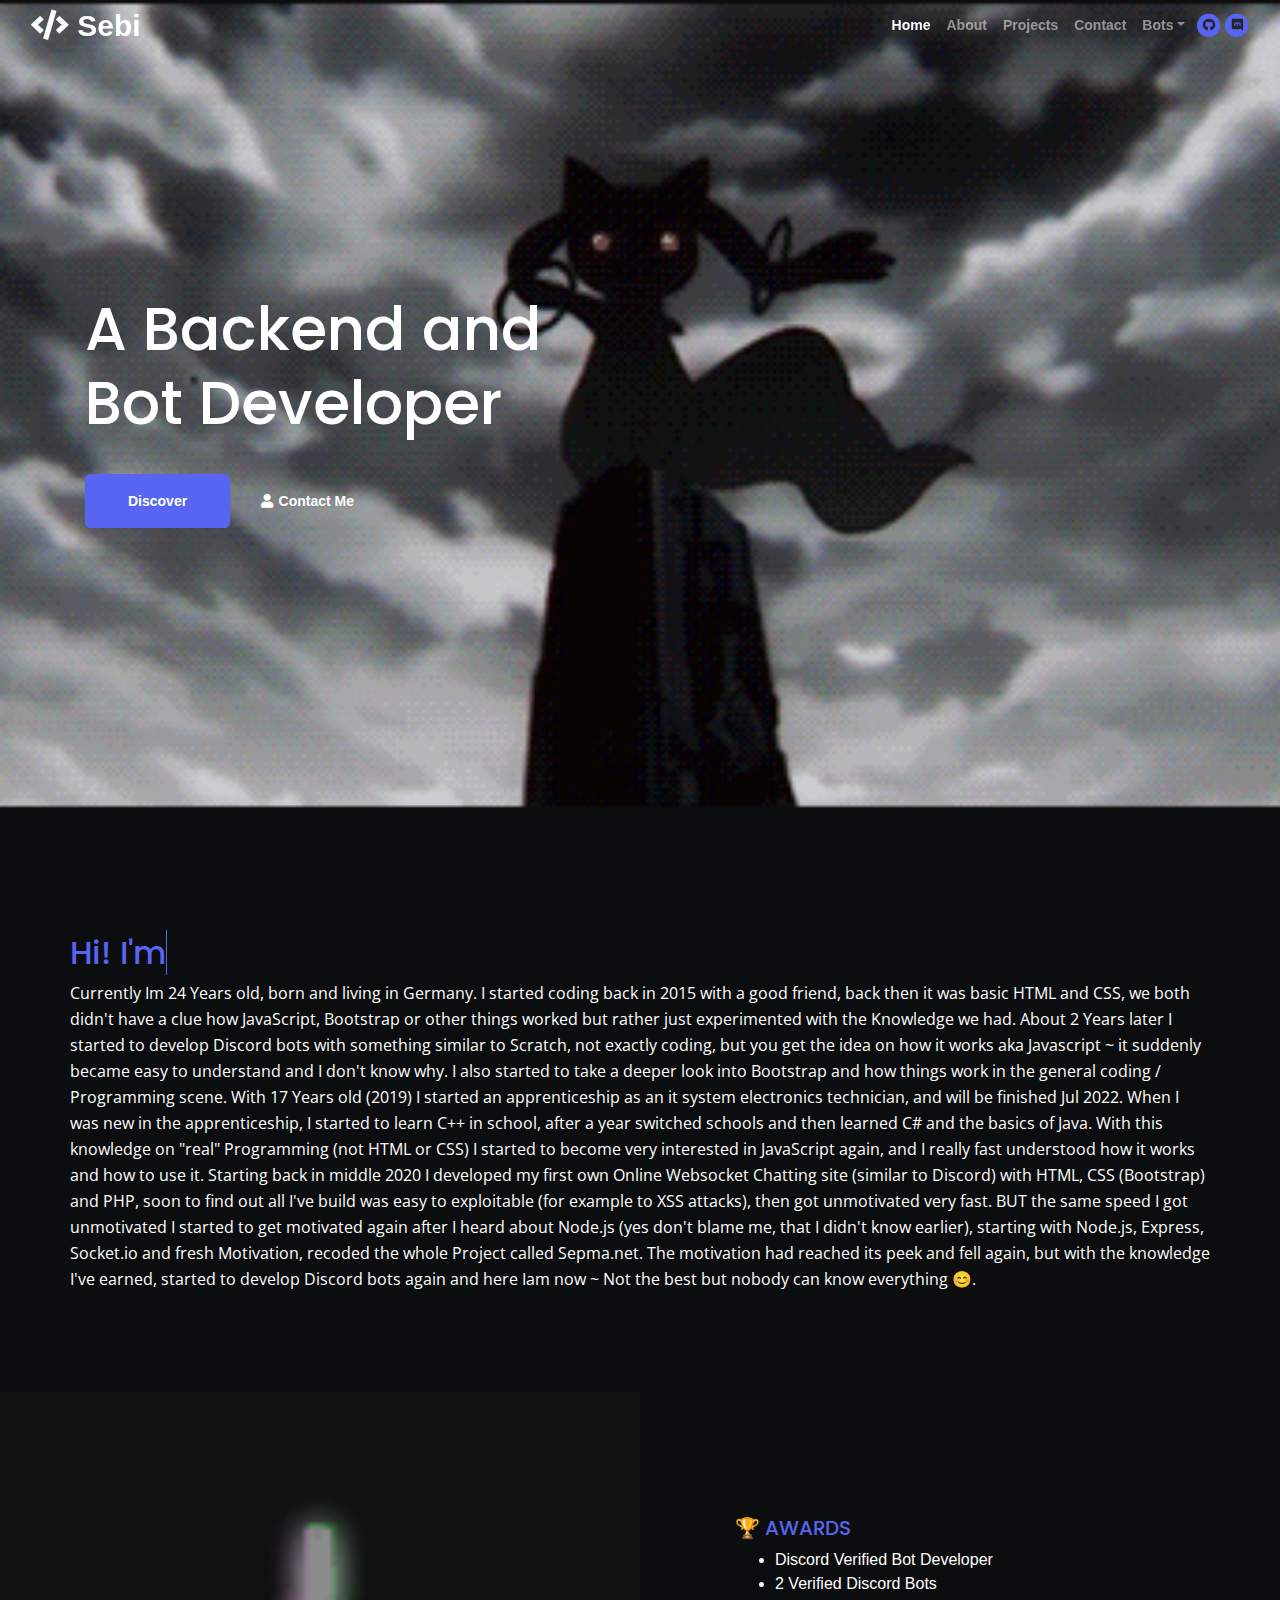
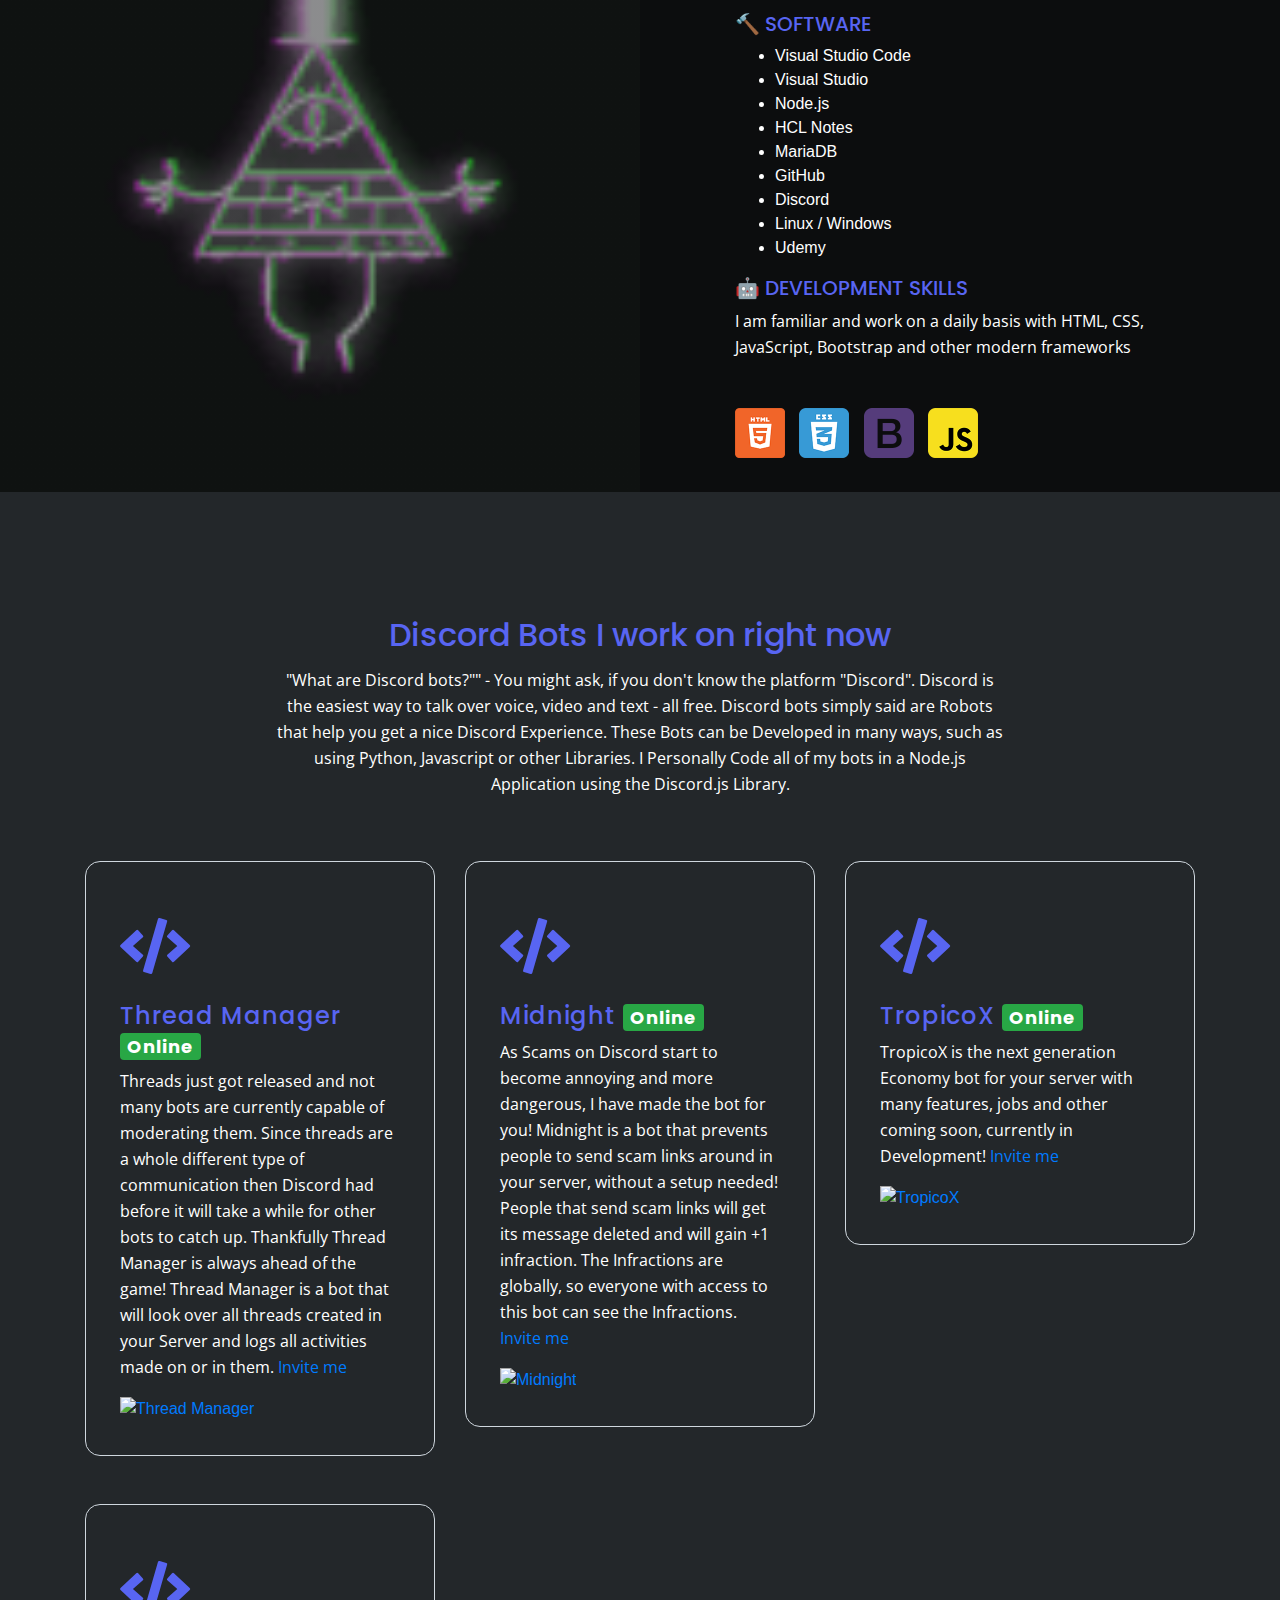
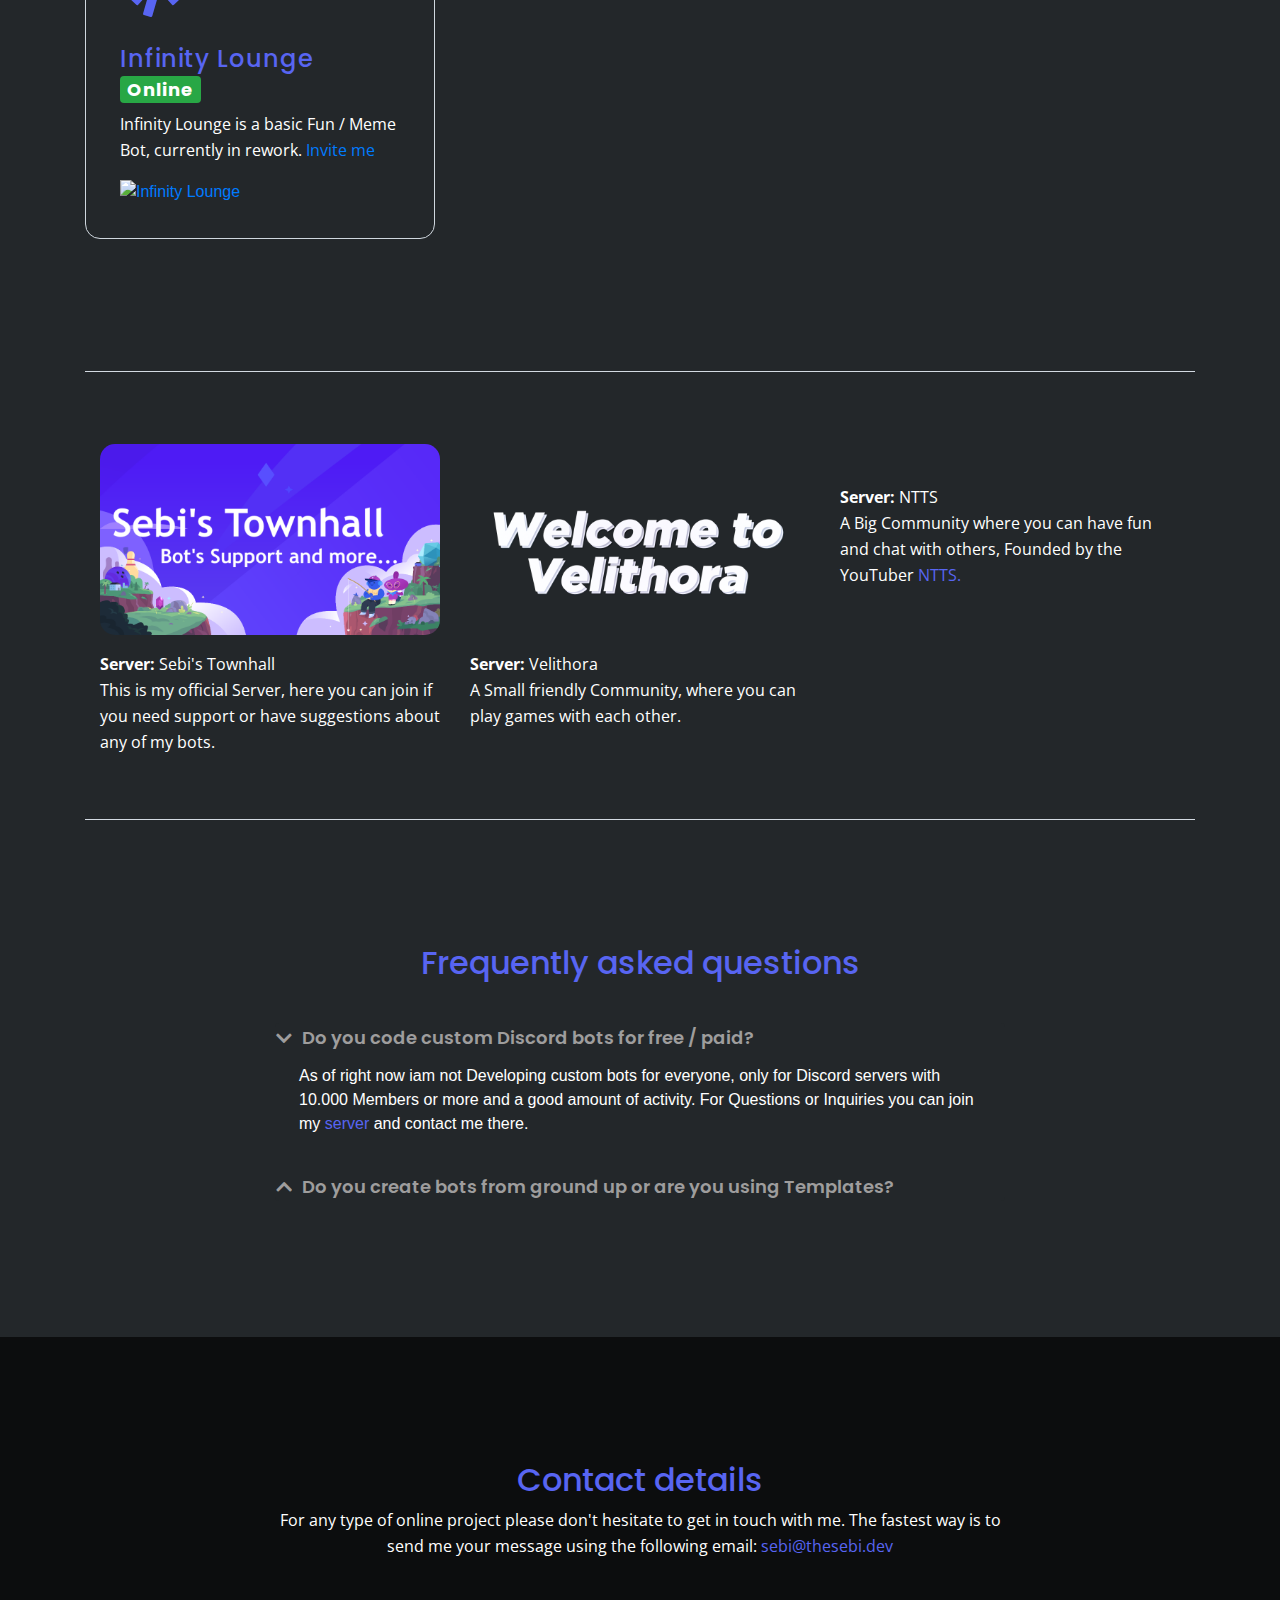
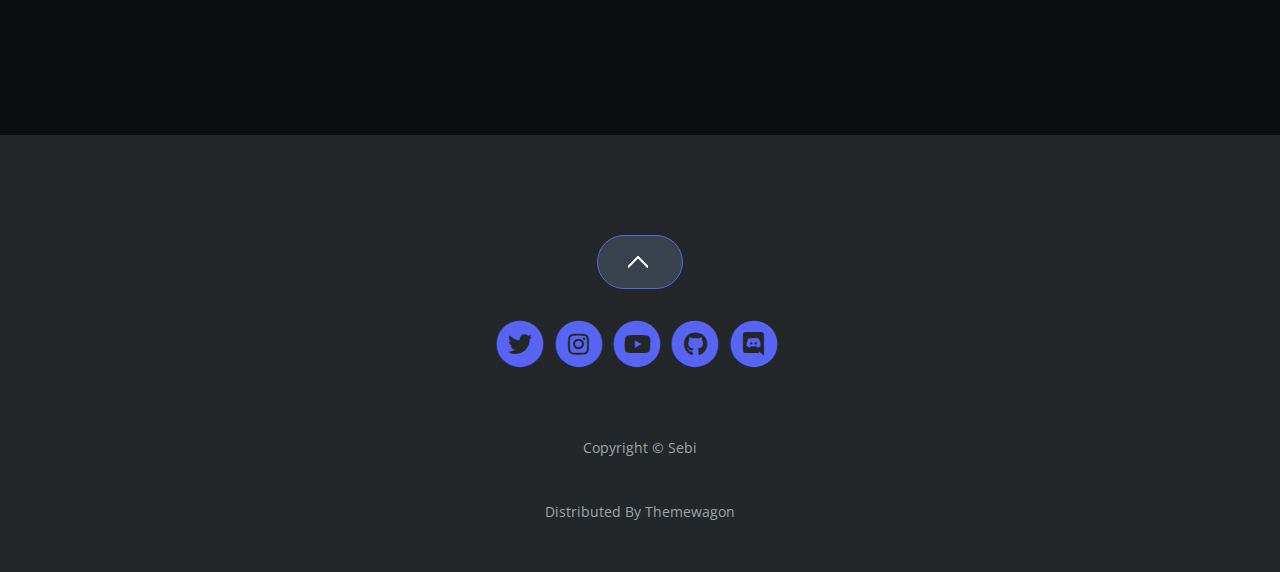
==== index.html @ e9ee237e "Update index.html" ====
<!DOCTYPE html>
<html lang="en">
<head>
    <meta charset="utf-8">
    <meta name="viewport" content="width=device-width, initial-scale=1, shrink-to-fit=no">
    
    <!-- SEO Meta Tags -->
    <meta name="description" content="The Website about backend Developer Sebi">
    <meta name="author" content="Sebi">

    <!-- OG Meta Tags to improve the way the post looks when you share the page on Facebook, Twitter, LinkedIn -->
	<meta property="og:site_name" content="Sebi" /> <!-- website name -->
	<meta property="og:site" content="https://thesebi.dev/" /> <!-- website link -->
	<meta property="og:title" content="Sebi"/> <!-- title shown in the actual shared post -->
	<meta property="og:description" content="The Website about backend Developer Sebi" /> <!-- description shown in the actual shared post -->
	<meta property="og:image" content="https://thesebi.dev/images/profile.jpg" /> <!-- image link, make sure it's jpg -->
	<meta property="og:url" content="https://thesebi.dev" /> <!-- where do you want your post to link to -->
	<meta name="twitter:card" content="https://thesebi.dev/images/header-background.gif"> <!-- to have large image post format in Twitter -->


    <!-- Webpage Title -->
    <title>Sebi</title>
    
    <!-- Links -->
    <link rel="preconnect" href="https://fonts.gstatic.com">
    <link href="https://fonts.googleapis.com/css2?family=Open+Sans:ital,wght@0,400;0,600;0,700;1,400&family=Poppins:wght@600&display=swap" rel="stylesheet">
    <link href="css/fontawesome-all.css" rel="stylesheet">
	<link href="css/styles.css" rel="stylesheet">
	
    <!-- Initialize Tooltips -->
    <script src="https://code.jquery.com/jquery-3.5.1.slim.min.js" integrity="sha384-DfXdz2htPH0lsSSs5nCTpuj/zy4C+OGpamoFVy38MVBnE+IbbVYUew+OrCXaRkfj" crossorigin="anonymous"></script>
    <script src="https://cdn.jsdelivr.net/npm/popper.js@1.16.1/dist/umd/popper.min.js" integrity="sha384-9/reFTGAW83EW2RDu2S0VKaIzap3H66lZH81PoYlFhbGU+6BZp6G7niu735Sk7lN" crossorigin="anonymous"></script>
    <link href="css/bootstrap.css" rel="stylesheet">
    <script>
        $(function () {
            $('[data-toggle="tooltip"]').tooltip()
        })
    </script>

	<!-- Favicon  -->
    <link rel="icon" href="images/favicon.png">
</head>
<body data-spy="scroll" data-target=".fixed-top" id="top">
    
    <!-- Navigation -->
    <nav class="navbar navbar-expand-lg fixed-top navbar-dark">
        <div class="container">
                        
            <a class="navbar-brand logo-text page-scroll" data-toggle="tooltip" data-placement="bottom" title="Don't Click Me!" href="https://www.youtube.com/watch?v=dQw4w9WgXcQ"><i class="fas fa-code"></i> Sebi</a>

            <button class="navbar-toggler p-0 border-0" type="button" data-toggle="offcanvas">
                <span class="navbar-toggler-icon"></span>
            </button>

            <div class="navbar-collapse offcanvas-collapse" id="navbarsExampleDefault">
                <ul class="navbar-nav ml-auto">
                    <li class="nav-item">
                        <a class="nav-link page-scroll" href="#header">Home <span class="sr-only">(current)</span></a>
                    </li>
                    <li class="nav-item">
                        <a class="nav-link page-scroll" href="#about">About</a>
                    </li>
                    <li class="nav-item">
                        <a class="nav-link page-scroll" href="#projects">Projects</a>
                    </li>
                    <li class="nav-item">
                        <a class="nav-link page-scroll" href="#contact">Contact</a>
                    </li>
                    <li class="nav-item dropdown">
                        <a class="nav-link dropdown-toggle" href="#" id="dropdown01" data-toggle="dropdown" aria-haspopup="true" aria-expanded="false">Bots</a>
                        <div class="dropdown-menu" aria-labelledby="dropdown01">
                            <a class="dropdown-item page-scroll" target="_blank" href="https://discord.com/oauth2/authorize?client_id=870368752326295582&permissions=122406962320&scope=bot%20applications.commands">Thread Manager <span class="badge badge-success">Online</span></a>
                            <div class="dropdown-divider"></div>
                            <a class="dropdown-item page-scroll" target="_blank" href="https://discord.com/oauth2/authorize?client_id=881217168023363584&permissions=19327428608&scope=bot%20applications.commands">Midnight <span class="badge badge-success">Online</span></a>
                            <div class="dropdown-divider"></div>
                            <a class="dropdown-item page-scroll" target="_blank" href="https://discord.com/oauth2/authorize?client_id=883382730400886935&permissions=2147780672&scope=bot%20applications.commands">TropicoX <span class="badge badge-success">Online</span></a>
                            <div class="dropdown-divider"></div>
                            <a class="dropdown-item page-scroll" target="_blank" href="https://discord.com/oauth2/authorize?client_id=692456221952966738&scope=bot&permissions=2146958591&scope=bot%20applications.commands">Infinity Lounge <span class="badge badge-success">Online</span></a>
                        </div>
                    </li>
                </ul>
                    <!--GitHub-->
                    <span class="fa-stack">
                        <a href="https://github.com/Dev-Sebi">
                            <i class="fas fa-circle fa-stack-2x" data-toggle="tooltip" data-placement="bottom" title="GitHub"></i>
                            <i class="fab fa-github fa-stack-1x" data-toggle="tooltip" data-placement="bottom" title="GitHub"></i>
                        </a>
                    </span>
                    <!--Discord-->
                    <span class="fa-stack">
                        <a href="https://discord.gg/dUyBRSwRnC">
                            <i class="fas fa-circle fa-stack-2x" data-toggle="tooltip" data-placement="bottom" title="Discord"></i>
                            <i class="fab fa-discord fa-stack-1x" data-toggle="tooltip" data-placement="bottom" title="Discord"></i>
                        </a>
                    </span>
            </div> <!-- end of navbar-collapse -->
        </div> <!-- end of container -->
    </nav> <!-- end of navbar -->
    <!-- end of navigation -->


    <!-- Header -->
    <header id="header" class="header">
        <div class="container">
            <div class="row">
                <div class="col-lg-6">
                    <div class="text-container">
                        <h1 class="h1-large">A Backend and Bot Developer</h1>
                        <a class="btn-solid-lg page-scroll" href="#about">Discover</a>
                        <a class="btn-outline-lg page-scroll" href="#contact"><i class="fas fa-user"></i>Contact Me</a>
                    </div> <!-- end of text-container -->
                </div> <!-- end of col -->
            </div> <!-- end of row -->
        </div> <!-- end of container -->
    </header> <!-- end of header -->
    <!-- end of header -->


    <!-- About-->
    <div id="about" class="basic-1 bg-gray">
        <div class="container">
            <div class="row">
                <h2 aria-label="Hi! I'm a developer">Hi! I'm <span class="typewriter"></span></h2>
                <p>Currently Im <a id="age"></a> Years old, born and living in Germany. I started coding back in 2015 with a good friend, back then it was basic HTML and CSS, we both didn't have a clue how JavaScript, Bootstrap or other things worked but rather just experimented with the Knowledge we had. About 2 Years later I started to develop Discord bots with something similar to Scratch, not exactly coding, but you get the idea on how it works aka Javascript ~ it suddenly became easy to understand and I don't know why. I also started to take a deeper look into Bootstrap and how things work in the general coding / Programming scene. With 17 Years old (2019) I started an apprenticeship as an it system electronics technician, and will be finished Jul 2022. When I was new in the apprenticeship, I started to learn C++ in school, after a year switched schools and then learned C# and the basics of Java. With this knowledge on "real" Programming (not HTML or CSS) I started to become very interested in JavaScript again, and I really fast understood how it works and how to use it. Starting back in middle 2020 I developed my first own Online Websocket Chatting site (similar to Discord) with HTML, CSS (Bootstrap) and PHP, soon to find out all I've build was easy to exploitable (for example to XSS attacks), then got unmotivated very fast. BUT the same speed I got unmotivated I started to get motivated again after I heard about Node.js (yes don't blame me, that I didn't know earlier), starting with Node.js, Express, Socket.io and fresh Motivation, recoded the whole Project called Sepma.net. The motivation had reached its peek and fell again, but with the knowledge I've earned, started to develop Discord bots again and here Iam now ~ Not the best but nobody can know everything 😊.</p>
            </div> <!-- end of row -->
        </div> <!-- end of container -->
    </div> <!-- end of basic-1 -->
    <!-- end of about -->

    <!-- Details -->
	<div class="split">
		<div class="area-1">
            <div></div>
		</div><!-- end of area-1 on same line and no space between comments to eliminate margin white space --><div class="area-2 bg-gray">
            <div class="container">    
                <div class="row">
                    <div class="col-lg-12">     
                        <!-- Text Container -->
                        <div class="text-container">
                            <h5>🏆 AWARDS</h5>
                            <ul>
                                <li>Discord Verified Bot Developer</li>
                                <li>2 Verified Discord Bots</li>
                            </ul>
                            <h5>🔨 SOFTWARE</h5>
                            <ul>
                                <li>Visual Studio Code</li>
                                <li>Visual Studio</li>
                                <li>Node.js</li>
                                <li>HCL Notes</li>
                                <li>MariaDB</li>
                                <li>GitHub</li>
                                <li>Discord</li>
                                <li>Linux / Windows</li>
                                <li>Udemy</li>
                            </ul>
                            <h5>🤖 DEVELOPMENT SKILLS</h5>
                            <p>I am familiar and work on a daily basis with HTML, CSS, JavaScript, Bootstrap and other modern frameworks</p>
                            <div class="icons-container">
                                <img src="images/details-icon-html.png" data-toggle="tooltip" data-placement="bottom" title="HTML5" alt="alternative">
                                <img src="images/details-icon-css.png" data-toggle="tooltip" data-placement="bottom" title="CSS3" alt="alternative">
                                <img src="images/details-icon-bootstrap.png" data-toggle="tooltip" data-placement="bottom" title="Bootstrap" alt="alternative">
                                <img src="images/details-icon-javascript.png" data-toggle="tooltip" data-placement="bottom" title="JavaScript" alt="alternative">
                            </div> <!-- end of icons-container -->
                        </div> <!-- end of text-container -->
                        <!-- end of text container -->

                    </div> <!-- end of col -->
                </div> <!-- end of row -->
            </div> <!-- end of container -->
		</div> <!-- end of area-2 -->
    </div> <!-- end of split -->
    <!-- end of details -->

    <!-- Projects -->
    <div id="projects" class="basic-2">
        <div class="container">
            <div class="row">
                <div class="col-lg-12">
                    <h2 class="h2-heading">Discord Bots I work on right now</h2>
                    <p class="p-heading">"What are Discord bots?"" - You might ask, if you don't know the platform "Discord". Discord is the easiest way to talk over voice, video and text - all free. Discord bots simply said are Robots that help you get a nice Discord Experience. These Bots can be Developed in many ways, such as using Python, Javascript or other Libraries. I Personally Code all of my bots in a Node.js Application using the Discord.js Library.</p>
                </div> <!-- end of col -->
            </div> <!-- end of row -->
            <div class="row">
                <div class="col-lg-4">
                    <div class="text-box">
                        <i class="fas fa-code"></i>
                        <h4>Thread Manager <span class="badge badge-success">Online</span></h4>
                        <p>Threads just got released and not many bots are currently capable of moderating them. Since threads are a whole different type of communication then Discord had before it will take a while for other bots to catch up. Thankfully Thread Manager is always ahead of the game! Thread Manager is a bot that will look over all threads created in your Server and logs all activities made on or in them. <a target="_blank" class="no-line" href="https://discord.com/oauth2/authorize?client_id=870368752326295582&permissions=122406962320&scope=bot%20applications.commands">Invite me</a></p>
                        <a href="https://top.gg/bot/870368752326295582"><img src="https://top.gg/api/widget/870368752326295582.svg" alt="Thread Manager" /></a>
                    </div> <!-- end of text-box -->
                </div> <!-- end of col -->
                <div class="col-lg-4">
                    <div class="text-box">
                        <i class="fas fa-code"></i>
                        <h4>Midnight <span class="badge badge-success">Online</span></h4>
                        <p>As Scams on Discord start to become annoying and more dangerous, I have made the bot for you! Midnight is a bot that prevents people to send scam links around in your server, without a setup needed! People that send scam links will get its message deleted and will gain +1 infraction. The Infractions are globally, so everyone with access to this bot can see the Infractions. <a target="_blank" class="no-line" href="https://discord.com/oauth2/authorize?client_id=881217168023363584&permissions=19327428608&scope=bot%20applications.commands">Invite me</a></p>
                        <a href="https://top.gg/bot/881217168023363584"><img src="https://top.gg/api/widget/881217168023363584.svg" alt="Midnight" /></a>
                    </div> <!-- end of text-box -->
                </div> <!-- end of col -->
                <div class="col-lg-4">
                    <div class="text-box">
                        <i class="fas fa-code"></i>
                        <h4>TropicoX <span class="badge badge-success">Online</span></h4>
                        <p>TropicoX is the next generation Economy bot for your server with many features, jobs and other coming soon, currently in Development! <a target="_blank" class="no-line" href="https://discord.com/oauth2/authorize?client_id=883382730400886935&permissions=2147780672&scope=bot%20applications.commands">Invite me</a></p>
                        <a href="https://top.gg/bot/883382730400886935"><img src="https://top.gg/api/widget/883382730400886935.svg" alt="TropicoX" /></a>
                    </div> <!-- end of text-box -->
                </div> <!-- end of col -->
                <div class="col-lg-4">
                    <div class="text-box">
                        <i class="fas fa-code"></i>
                        <h4>Infinity Lounge <span class="badge badge-success">Online</span></h4>
                        <p>Infinity Lounge is a basic Fun / Meme Bot, currently in rework.  <a target="_blank" class="no-line" href="https://discord.com/oauth2/authorize?client_id=692456221952966738&scope=bot&permissions=2146958591&scope=bot%20applications.commands">Invite me</a></p>
                        <a href="https://top.gg/bot/692456221952966738"><img src="https://top.gg/api/widget/692456221952966738.svg" alt="Infinity Lounge" /></a>
                    </div> <!-- end of text-box -->
                </div> <!-- end of col -->
            </div> <!-- end of row -->
        </div> <!-- end of container -->
    </div> <!-- end of basic-2 -->
    <!-- end of Projects -->

    <!-- Section Divider -->
    <div class="container">
        <div class="row">
            <div class="col-lg-12">
                <hr class="section-divider">
            </div> <!-- end of col -->
        </div> <!-- end of row -->
    </div> <!-- end of container -->
    <!-- end of section divider -->
    <br>
    <br>
    <br>


    <!-- Servers -->
    <div class="basic-4">
        <div class="container">
            <div class="container">
            <div class="row">
                <div class="col-lg-4">
                    <div class="text-container">
                        <div class="image-container">
                            <a href="https://discord.gg/JQC7NfEXcv">
                                <img class="img-fluid" src="images/banner.png" alt="">
                            </a>
                        </div>
                        <p><b>Server:</b> Sebi's Townhall<br> This is my official Server, here you can join if you need support or have suggestions about any of my bots.</p>
                    </div>
                </div>
                <div class="col-lg-4">
                    <div class="text-container">
                        <div class="image-container">
                            <a href="https://discord.gg/gA7ckVQbAs">
                                <img class="img-fluid" src="images/banner2.png" alt="">
                            </a>
                        </div>
                        <p><b>Server:</b> Velithora <br> A Small friendly Community, where you can play games with each other.</p>
                    </div>
                </div>
                <div class="col-lg-4">
                    <div class="text-container">
                        <div class="image-container">
                            <a href="https://discord.gg/ntts">
                                <img class="img-fluid" src="https://cdn.discordapp.com/banners/820745488231301210/7d52c7441c29553486df86ffdf96e398.jpg?size=512" alt="">
                            </a>
                        </div>
                        <p><b>Server:</b> NTTS <br> A Big Community where you can have fun and chat with others, Founded by the YouTuber <a class="blue no-line" href="https://www.youtube.com/channel/UCxaaULLk6UCnRl5VKRc7G0A">NTTS.</a></p>
                    </div>
                </div>
            </div>
        </div>
    </div> 

    <!-- end of servers -->


    <!-- Testimonials -->
<!--
    <div class="cards-1">
        <div class="container">
            <div class="row">
                <div class="col-lg-12">
                    <h2 class="h2-heading">A few words from people that chose to work with me</h2>
                </div>
            </div>
            <div class="row">
                <div class="col-lg-12">
                    
                    <div class="card">
                        <div class="card-body">
                            <p class="testimonial-text">“Mark is a skilled developer which will do everything possible to deliver the project on time and I really appreciate that”</p>
                            <div class="details">
                                <img src="images/testimonial-1.jpg" alt="alternative">
                                <div class="text">
                                    <div class="testimonial-author">Samantha Bloom</div>
                                    <div class="occupation">Team Leader - Syncnow</div>
                                </div> 
                            </div> 
                        </div>
                    </div>
                </div> 
            </div> 
        </div> 
    </div> 
-->
    <!-- end of testimonials -->


    <!-- Section Divider -->
    <div class="container">
        <div class="row">
            <div class="col-lg-12">
                <hr class="section-divider">
            </div> <!-- end of col -->
        </div> <!-- end of row -->
    </div> <!-- end of container -->
    <!-- end of section divider -->


    <!-- Questions -->
    <div class="accordion-1">
        <div class="container">
            <div class="row">
                <div class="col-lg-12">
                    <h2 class="h2-heading">Frequently asked questions</h2>
                </div> <!-- end of col -->
            </div> <!-- end of row -->
            <div class="row">
                <div class="col-lg-12">

                    <div class="accordion" id="accordionExample">
                        <div class="card">
                            <div class="card-header" id="headingOne">
                                <button class="btn btn-link btn-block text-left" type="button" data-toggle="collapse" data-target="#collapseOne" aria-expanded="true" aria-controls="collapseOne">
                                    Do you code custom Discord bots for free / paid?
                                </button>
                            </div>
                            <div id="collapseOne" class="collapse show" aria-labelledby="headingOne" data-parent="#accordionExample">
                                <div class="card-body">
                                    As of right now iam not Developing custom bots for everyone, only for Discord servers with 10.000 Members or more and a good amount of activity. For Questions or Inquiries you can join my <a class="blue no-line" href="https://discord.gg/JQC7NfEXcv">server</a> and contact me there.
                                </div>
                            </div>
                        </div>
                        <div class="card">
                            <div class="card-header" id="headingTwo">
                                <button class="btn btn-link btn-block text-left collapsed" type="button" data-toggle="collapse" data-target="#collapseTwo" aria-expanded="false" aria-controls="collapseTwo">
                                    Do you create bots from ground up or are you using Templates?
                                </button>
                            </div>
                            <div id="collapseTwo" class="collapse" aria-labelledby="headingTwo" data-parent="#accordionExample">
                                <div class="card-body">
                                    I actually do use a Template, not a random one, but rather one I made by myself. If you want to check out the template, click <a class="blue no-line" href="https://github.com/Dev-Sebi/discord-bot-template-v13">here</a>.
                                </div>
                            </div>
                        </div>
                    </div> <!-- end of accordion -->

                </div> <!-- end of col -->
            </div> <!-- end of row -->
        </div> <!-- end of container -->
    </div> <!-- end of accordion-1 -->
    <!-- end of questions -->


    <!-- Contact -->
    <div id="contact" class="form-1 bg-gray">
        <div class="container">
            <div class="row">
                <div class="col-lg-12">
                    <h2>Contact details</h2>
                    <p class="p-heading">For any type of online project please don't hesitate to get in touch with me. The fastest way is to send me your message using the following email: <a class="blue no-line" href="mailto:sebi@thesebi.dev" data-toggle="tooltip" data-placement="bottom" title="Click me!">sebi@thesebi.dev</a></p>
                </div> <!-- end of col -->
            </div> <!-- end of row -->
        </div> <!-- end of container -->
    </div> <!-- end of form-1 -->  
    <!-- end of contact -->


    <!-- Footer -->
    <div class="footer bg-gray">
        <div class="container">
            <div class="col-lg-12">
                <a class="upscroll btn-solid-lg page-scroll" href="#top"></a>
            </div>
            <br>
            <div class="row">
                <div class="col-lg-12">
                    <div class="social-container">
                        <!--Twitter-->
                        <span class="fa-stack">
                            <a href="https://twitter.com/S3BI_YT">
                                <i class="fas fa-circle fa-stack-2x"></i>
                                <i class="fab fa-twitter fa-stack-1x"></i>
                            </a>
                        </span>
                        <!--Instagram-->
                        <span class="fa-stack">
                            <a href="https://www.instagram.com/s3bi.png/">
                                <i class="fas fa-circle fa-stack-2x"></i>
                                <i class="fab fa-instagram fa-stack-1x"></i>
                            </a>
                        </span>
                        <!--Youtube-->
                        <span class="fa-stack">
                            <a href="https://www.youtube.com/channel/UC0O37NN-aSqcOuleXWxRLLw">
                                <i class="fas fa-circle fa-stack-2x"></i>
                                <i class="fab fa-youtube fa-stack-1x"></i>
                            </a>
                        </span>
                        <!--GitHub-->
                        <span class="fa-stack">
                            <a href="https://github.com/Dev-Sebi">
                                <i class="fas fa-circle fa-stack-2x"></i>
                                <i class="fab fa-github fa-stack-1x"></i>
                            </a>
                        </span>
                        <!--Discord-->
                        <span class="fa-stack">
                            <a href="https://discord.gg/dUyBRSwRnC">
                                <i class="fas fa-circle fa-stack-2x"></i>
                                <i class="fab fa-discord fa-stack-1x"></i>
                            </a>
                        </span>
                    </div> <!-- end of social-container -->
                </div> <!-- end of col -->
            </div> <!-- end of row -->
        </div> <!-- end of container -->
    </div> <!-- end of footer -->  
    <!-- end of footer -->

    <!-- Copyright -->
    <div class="copyright bg-gray">
        <div class="container">
            <div class="row">
                <div class="col-lg-12">
                    <p class="p-small">Copyright © Sebi</p>
                </div> <!-- end of col -->
            </div> <!-- enf of row -->
        </div> <!-- end of container -->
        <br>
        <div class="container">
            <div class="row">
                <div class="col-lg-12">
                    <p class="p-small">Distributed By <a class="no-line" href="https://themewagon.com/">Themewagon</a></p>
                </div> <!-- end of col -->
            </div> <!-- enf of row -->
        </div> <!-- end of container -->
        
    </div> <!-- end of copyright --> 
    <!-- end of copyright -->
    
    	
    <!-- Scripts -->
    <script src="js/jquery.min.js"></script> <!-- jQuery for Bootstrap's JavaScript plugins -->
    <script src="js/bootstrap.min.js"></script> <!-- Bootstrap framework -->
    <script src="js/jquery.easing.min.js"></script> <!-- jQuery Easing for smooth scrolling between anchors -->
    <script src="js/scripts.js"></script> <!-- Custom scripts -->
    <!-- Load Date Oriented Data -->
    <script>
        const date = new Date();
        const day = date.getDate()
        const month = date.getMonth() + 1
        const year = date.getFullYear();
        const age = year - 2002
        if(day < 15 && month <= 4) document.getElementById('age').textContent = age - 1
        else document.getElementById('age').textContent = age
    </script>
</body>
</html>
---- css/styles.css ----
/* Description: Master CSS file */

/*****************************************
Table Of Contents:
- General Styles
- Navigation
- Header
- About
- Services
- Details
- Projects
- Works
- Testimonials
- Questions
- Contact
- Footer 
- Copyright
- Back To Top Button
- Extra Pages
- Media Queries
******************************************/

/*****************************************
Colors:
- Backgrounds, navbar - black #23272A
- Backgrounds - light gray #0c0d0e
- Buttons, icons - blue #5865F2
- Headings text - black #23272A
- Body text - dark gray #5865F2

******************************************/



/* width */
::-webkit-scrollbar {
	width: 10px;
  }
  
  /* Track */
  ::-webkit-scrollbar-track {
	background: #000000; 
  }
   
  /* Handle */
  ::-webkit-scrollbar-thumb {
	background: #5865F2; 
	border-radius: 5px;
  }
  
  /* Handle on hover */
  ::-webkit-scrollbar-thumb:hover {
	background: #5865F2; 
	border-radius: 5px;
  }
/**************************/
/*		Typewriter		  */
/**************************/

  /* Typewriter effect 1 */
  @keyframes typing {
	0.0000%, 27.0000% { content: ""; }
	1.0000%, 26.0000% { content: "a"; }
	2.0000%, 25.0000% { content: "a "; }
	3.0000%, 23.0000% { content: "a D"; }
	4.0000%, 22.0000% { content: "a De"; }
	5.0000%, 21.0000% { content: "a Dev"; }
	6.0000%, 20.0000% { content: "a Deve"; }
	7.0000%, 19.0000% { content: "a Devel"; }
	9.0000%, 18.0000% { content: "a Develo"; }
	10.0000%, 17.0000% { content: "a Develop"; }
	11.0000%, 16.0000% { content: "a Develope"; }
	12.0000%, 15.0000% { content: "a Developer"; }
  
	50.0000%, 80.0000% { content: ""; }
	51.0000%, 79.0000% { content: "S"; }
	52.0000%, 78.0000% { content: "Se"; }
	53.0000%, 77.0000% { content: "Seb"; }
	54.0000%, 76.0000% { content: "Sebi"; }
	55.0000%, 75.0000% { content: "Sebi 😊"; }
  }
  
  @keyframes blink {
	0%, 100% { opacity: 1; }
	50% { opacity: 0; }
  }
  
  .typewriter {
	--caret: currentcolor;
  }
  
  .typewriter::before {
	content: "";
	animation: typing 13.5s infinite;
  }
  
  .typewriter::after {
	content: "";
	border-right: 1px solid var(--caret);
	animation: blink 0.5s linear infinite;
  }
  
  .typewriter.thick::after {
	border-right: 1ch solid var(--caret);
  }
  
  .typewriter.nocaret::after {
	border-right: 0;
  }
  
  
  @media (prefers-reduced-motion) {
	.typewriter::after {
	  animation: none;
	}
	
	@keyframes sequencePopup {
	  0%, 100% { content: "developer"; }
	  25% { content: "writer"; }
	  50% { content: "reader"; }
	  75% { content: "human"; }
	}
  
	.typewriter::before {
	  content: "developer";
	  animation: sequencePopup 12s linear infinite;
	}
  }

/**************************/
/*     General Styles     */
/**************************/
body,
html {
    width: 100%;
	height: 100%;
	background-color: #23272A;
}

li {
	color: #ffffff; 
}

.btn-solid-lg{
	border-radius: 5px;
}

.text-box, .image-container  {
	border-radius: 15px;
}

body, p {
	color: #ffffff; 
	font: 400 1rem/1.625rem "Open Sans", sans-serif;
}

h1 {
	color: #5865F2;
	font-weight: 700;
	font-size: 2.5rem;
	line-height: 3.25rem;
	font-family: "Poppins"
}

h2 {
	color: #5865F2;
	font-weight: 700;
	font-size: 2rem;
	line-height: 2.5rem;
	font-family: "Poppins"
}

h3 {
	color: #5865F2;
	font-weight: 700;
	font-size: 1.75rem;
	line-height: 2.25rem;
	font-family: "Poppins"
}

h4 {
	color: #5865F2;
	font-weight: 700;
	font-size: 1.5rem;
	line-height: 2rem;
	font-family: "Poppins"
}

h5 {
	color: #5865F2;
	font-weight: 700;
	font-size: 1.25rem;
	line-height: 1.625rem;
	font-family: "Poppins"
}

h6 {
	color: #5865F2;
	font-weight: 700;
	font-size: 1rem;
	line-height: 1.375rem;
	font-family: "Poppins"
}

.p-large {
	font-size: 1.125rem;
	line-height: 1.75rem;
}

.p-small {
	font-size: 0.875rem;
	line-height: 1.5rem;
}

.testimonial-text {
	font-style: italic;
}

.testimonial-author {
	font-weight: 700;
	font-size: 1rem;
	line-height: 1.5rem;
}

.li-space-lg li {
	margin-bottom: 0.5rem;
}

a {
	color: #5865F2;
	text-decoration: underline;
}

a:hover {
	color: #ffffff;
	text-decoration: underline;
}

.no-line {
	text-decoration: none;
}

.no-line:hover {
	text-decoration: none;
}

.blue {
	color: #5865F2;
}

.bg-gray {
	background-color: #0c0d0e;
}

.section-divider {
	display: block;
	height: 1px;
	margin: 0;
	border: none;
	background-color: #d3dae2;
}

.btn-solid-reg {
	display: inline-block;
	padding: 1.375rem 2.25rem 1.375rem 2.25rem;
	border: 1px solid #5865F2;
	background-color: #5865F2;
	color: #ffffff;
	font-weight: 600;
	font-size: 0.875rem;
	line-height: 0;
	text-decoration: none;
	transition: all 0.2s;
}

.btn-solid-reg:hover {
	background-color: transparent;
	color: #5865F2; /* needs to stay here because of the color property of a tag */
	text-decoration: none;
}

.btn-solid-lg {
	display: inline-block;
	padding: 1.625rem 2.625rem 1.625rem 2.625rem;
	border: 1px solid #5865F2;
	background-color: #5865F2;
	color: #ffffff;
	font-weight: 600;
	font-size: 0.875rem;
	line-height: 0;
	text-decoration: none;
	transition: all 0.2s;
}

.btn-solid-lg:hover {
	background-color: transparent;
	color: #5865F2; /* needs to stay here because of the color property of a tag */
	text-decoration: none;
}

.btn-outline-reg {
	display: inline-block;
	padding: 1.375rem 2.25rem 1.375rem 2.25rem;
	border: 1px solid #23272A;
	background-color: transparent;
	color: #23272A;
	font-weight: 600;
	font-size: 0.875rem;
	line-height: 0;
	text-decoration: none;
	transition: all 0.2s;
}

.btn-outline-reg:hover {
	background-color: #23272A;
	color: #ffffff;
	text-decoration: none;
}

.btn-outline-lg {
	display: inline-block;
	padding: 1.625rem 2.625rem 1.625rem 2.625rem;
	border: 1px solid #23272A;
	background-color: transparent;
	color: #23272A;
	font-weight: 600;
	font-size: 0.875rem;
	line-height: 0;
	text-decoration: none;
	transition: all 0.2s;
}

.btn-outline-lg:hover {
	background-color: #23272A;
	color: #ffffff;
	text-decoration: none;
}

.btn-outline-sm {
	display: inline-block;
	padding: 1rem 1.5rem 1rem 1.5rem;
	border: 1px solid #23272A;
	background-color: transparent;
	color: #23272A;
	font-weight: 600;
	font-size: 0.875rem;
	line-height: 0;
	text-decoration: none;
	transition: all 0.2s;
}

.btn-outline-sm:hover {
	background-color: #23272A;
	color: #ffffff;
	text-decoration: none;
}

.form-group {
	position: relative;
	margin-bottom: 1.25rem;
}

.label-control {
	position: absolute;
	top: 0.875rem;
	left: 1.5rem;
	color: #7d838a;
	opacity: 1;
	font-size: 0.875rem;
	line-height: 1.375rem;
	cursor: text;
	transition: all 0.2s ease;
}

.form-control-input:focus + .label-control,
.form-control-input.notEmpty + .label-control,
.form-control-textarea:focus + .label-control,
.form-control-textarea.notEmpty + .label-control {
	top: 0.125rem;
	color: #5865F2;
	opacity: 1;
	font-size: 0.75rem;
	font-weight: 700;
}

.form-control-input,
.form-control-select {
	display: block; /* needed for proper display of the label in Firefox, IE, Edge */
	width: 100%;
	padding-top: 1.125rem;
	padding-bottom: 0.125rem;
	padding-left: 1.5rem;
	border: 1px solid #cbcbd1;
	background-color: #ffffff;
	color: #5865F2;
	font-size: 0.875rem;
	line-height: 1.875rem;
	transition: all 0.2s;
	-webkit-appearance: none; /* removes inner shadow on form inputs on ios safari */
}

.form-control-select {
	padding-top: 0.5rem;
	padding-bottom: 0.5rem;
	height: 3.25rem;
	color: #7d838a;
}

select {
    /* you should keep these first rules in place to maintain cross-browser behavior */
    -webkit-appearance: none;
	-moz-appearance: none;
	-ms-appearance: none;
    -o-appearance: none;
    appearance: none;
    background-image: url('../images/down-arrow.png');
    background-position: 96% 50%;
    background-repeat: no-repeat;
    outline: none;
}

.form-control-textarea {
	display: block; /* used to eliminate a bottom gap difference between Chrome and IE/FF */
	width: 100%;
	height: 14rem; /* used instead of html rows to normalize height between Chrome and IE/FF */
	padding-top: 1.5rem;
	padding-left: 1.3125rem;
	border: 1px solid #cbcbd1;
	background-color: #ffffff;
	color: #5865F2;
	font-size: 0.875rem;
	line-height: 1.5rem;
	transition: all 0.2s;
}

.form-control-input:focus,
.form-control-select:focus,
.form-control-textarea:focus {
	border: 1px solid #a1a1a1;
	outline: none; /* Removes blue border on focus */
}

.form-control-input:hover,
.form-control-select:hover,
.form-control-textarea:hover {
	border: 1px solid #a1a1a1;
}

.checkbox {
	font-size: 0.75rem;
	line-height: 1.25rem;
}

input[type='checkbox'] {
	vertical-align: -10%;
	margin-right: 0.5rem;
}

.form-control-submit-button {
	display: inline-block;
	width: 100%;
	height: 3.25rem;
	border: 1px solid #5865F2;
	border-radius: 32px;
	background-color: #5865F2;
	color: #ffffff;
	font-weight: 600;
	font-size: 0.875rem;
	line-height: 0;
	cursor: pointer;
	transition: all 0.2s;
}

.form-control-submit-button:hover {
	border: 1px solid #23272A;
	background-color: transparent;
	color: #23272A;
}


/**********************/
/*     Navigation     */
/**********************/
.navbar {
	background-color: #23272A;
	font-weight: 600;
	font-size: 0.875rem;
	line-height: 0.875rem;
	box-shadow: 0 1px 6px 0 rgba(0, 0, 0, 0.025);
}

.navbar .navbar-brand {
	padding-top: 0.125rem;
	padding-bottom: 0.125rem;
}

.navbar .logo-image img {
    width: 118px;
	height: 36px;
}

.navbar .logo-text {
	color: #ffffff;
	font-weight: 700;
	font-size: 1.875rem;
	line-height: 1rem;
	text-decoration: none;
}

.offcanvas-collapse {
	position: fixed;
	top: 3.25rem; /* adjusts the height between the top of the page and the offcanvas menu */
	bottom: 0;
	left: 100%;
	width: 100%;
	padding-right: 1rem;
	padding-left: 1rem;
	overflow-y: auto;
	visibility: hidden;
	background-color: #23272A;
	transition: visibility .3s ease-in-out, -webkit-transform .3s ease-in-out;
	transition: transform .3s ease-in-out, visibility .3s ease-in-out;
	transition: transform .3s ease-in-out, visibility .3s ease-in-out, -webkit-transform .3s ease-in-out;
}

.offcanvas-collapse.open {
	visibility: visible;
	-webkit-transform: translateX(-100%);
	transform: translateX(-100%);
}

.navbar .navbar-nav {
	margin-top: 0.75rem;
	margin-bottom: 0.5rem;
}

.navbar .nav-item .nav-link {
	padding-top: 0.625rem;
	padding-bottom: 0.625rem;
	color: #ffffff;
	text-decoration: none;
	transition: all 0.2s ease;
}

.navbar .nav-item.dropdown.show .nav-link,
.navbar .nav-item .nav-link:hover,
.navbar .nav-item .nav-link.active {
	color: #8c95f5;
}

/* Dropdown Menu */
.navbar .dropdown .dropdown-menu {
	animation: fadeDropdown 0.2s; /* required for the fade animation */
}

@keyframes fadeDropdown {
    0% {
        opacity: 0;
    }

    100% {
        opacity: 1;
	}
}

.navbar .dropdown-menu {
	margin-top: 0.5rem;
	margin-bottom: 0.5rem;
	border: none;
	background-color: #23272A;
}

.navbar .dropdown-item {
	padding-top: 0.5rem;
	padding-bottom: 0.5rem;
	color: #ffffff;
	font-weight: 600;
	font-size: 0.875rem;
	line-height: 0.875rem;
	text-decoration: none;
}

.navbar .dropdown-item:hover {
	background-color: #23272A;
	color: #9c9ead;
}

.navbar .dropdown-divider {
	width: 100%;
	height: 1px;
	margin: 0.5rem auto 0.5rem auto;
	border: none;
	background-color: #505050;
}
/* end of dropdown menu */

.navbar .fa-stack {
	width: 2em;
	margin-right: 0.25rem;
	font-size: 0.75rem;
}

.navbar .fa-stack-2x {
	color: #5865F2;
	transition: all 1s ease;
}

.navbar .fa-stack-1x {
	color: #23272A;
	transition: all 1s ease;
}

.navbar .fa-stack:hover .fa-stack-2x {
	color: #5865F2;
}

.navbar .fa-stack:hover .fa-stack-1x {
	color: #ffffff;
}

.navbar .navbar-toggler {
	padding: 0;
	border: none;
	font-size: 1.25rem;
}


/******************/
/*     Header     */
/******************/
.header {
	padding-top: 7rem;
	padding-bottom: 5.5rem;
	background: linear-gradient(rgba(0, 0, 0, 0.1), rgba(0, 0, 0, 0.1)), url('../images/header-background.png') center center no-repeat;
	background-size: cover;
	text-align: center;
}

.header .h1-large {
	margin-bottom: 1.75rem;
	color: #ffffff;
}

.header .btn-solid-lg:hover {
	border: 1px solid #ffffff;
	color: #ffffff;
}

.header .btn-outline-lg {
	padding: 1.625rem 1.625rem 1.625rem 1.625rem;
	border: none;
	color: #ffffff;
}

.header .btn-outline-lg:hover {
	background: transparent;
	color: #9c9ead;
	text-decoration: none;
}

.header .btn-outline-lg .fas {
	margin-right: 0.375rem;
}


/*****************/
/*     About     */
/*****************/
.basic-1 {
	padding-top: 7.75rem;
	padding-bottom: 5.25rem;
}

.basic-1 .text-container {
	margin-bottom: 3rem;
}

.basic-1 .time {
	margin-bottom: 0.5rem;
	color: #5865F2;
	font-weight: 600;
	font-size: 0.875rem;
	line-height: 1.5rem;
	font-family: "Poppins";
}

.basic-1 h6 {
	margin-bottom: 0.125rem;
}


/********************/
/*     Services     */
/********************/
.basic-2 {
	padding-top: 7.75rem;
	padding-bottom: 5.25rem;
	background-color: #23272A;
}

.basic-2 .h2-heading {
	margin-bottom: 0.75rem;
	text-align: center;
}

.basic-2 .p-heading {
	margin-bottom: 4rem;
	text-align: center;
}

.p-heading {
	color: #ffffff
}

.basic-2 .text-box {
	margin-bottom: 3rem;
	padding: 3.5rem 1rem 2.125rem 1rem;
	border: 1px solid #cfd7de;
}

.basic-2 .fas,
.basic-2 .far {
	margin-bottom: 1.75rem;
	color: #5865F2;
	font-size: 3.5rem;
}

.basic-2 h4 {
	letter-spacing: 1px;
}


/*******************/
/*     Details     */
/*******************/
.split .area-1 {
	height: 430px;
	background: linear-gradient(to bottom right, rgba(25, 26, 29, 0.5), rgba(25, 26, 29, 0.5)), url('../images/profile.jpg') center center no-repeat;
	background-size: cover;
}

.split .area-2 {
	padding-top: 7.75rem;
	padding-bottom: 7.75rem;
}

.split p {
	margin-bottom: 2.25rem;
}

.split .icons-container {
	margin-top: 3rem;
}

.split .icons-container img {
	width: 50px;
	margin-right: 0.625rem;
	margin-bottom: 0.75rem;
}


/********************/
/*     Projects     */
/********************/
.basic-3 {
	padding-top: 7.75rem;
	padding-bottom: 1rem;
	background-color: #23272A;
}

.basic-3 .h2-heading {
	margin-bottom: 0.75rem;
	text-align: center;
}

.basic-3 .p-heading {
	margin-bottom: 4rem;
	text-align: center;
}

.basic-3 .text-container {
	margin-bottom: 4rem;
}

.basic-3 .image-container {
	margin-bottom: 1rem;
}

/* Hover Animation */
.basic-3 .image-container {
	overflow: hidden;
	margin-right: auto;
	margin-left: auto;
}

.basic-3 .image-container img {
	margin: 0;
	transition: all 0.2s;
}

.basic-3 .image-container:hover img {
	-moz-transform: scale(1.1);
	-webkit-transform: scale(1.1);
	transform: scale(1.1);
} 
/* end of hover animation */


/*****************/
/*     Works     */
/*****************/
.basic-4 {
	padding-bottom: 1rem;
	background-color: #23272A;
}

.basic-4 .text-container {
	margin-bottom: 4rem;
}

.basic-4 .image-container {
	margin-bottom: 1rem;
}

/* Hover Animation */
.basic-4 .image-container {
	overflow: hidden;
	margin-right: auto;
	margin-left: auto;
}

.basic-4 .image-container img {
	margin: 0;
	transition: all 0.2s;
}

.basic-4 .image-container:hover img {
	-moz-transform: scale(1.15);
	-webkit-transform: scale(1.15);
	transform: scale(1.15);
} 
/* end of hover animation */


/************************/
/*     Testimonials     */
/************************/
.cards-1 {
	padding-top: 3rem;
	padding-bottom: 3.875rem;
	background-color: #23272A;
}

.cards-1 .h2-heading {
	margin-bottom: 3rem;
	text-align: center;
}

.cards-1 .card {
	margin-bottom: 4rem;
	border: none;
}

.cards-1 .card-body {
	padding: 0;
	text-align: center;
	background-color: #23272A;
	color: #ffffff
}

.cards-1 .testimonial-text {
	margin-bottom: 1.625rem;
}

.cards-1 img {
	display: inline-block;
	width: 60px;
	margin-bottom: 0.875rem;
	border-radius: 50%;
}

.cards-1 .text {
	margin-top: 0.375rem;
}

.cards-1 .testimonial-author {
	color: #5865F2;
}

.cards-1 .testimonial-author,
.cards-1 .occupation {
	font-size: 0.875rem;
	line-height: 1.375rem;
}


/*********************/
/*     Questions     */
/*********************/

.accordion-1 {
	padding-top: 7.75rem;
	padding-bottom: 6.75rem;
	background-color: #23272A;
}

.accordion-1 .h2-heading {
	margin-bottom: 2.5rem;
	text-align: center;
	background-color: #23272A;
}

.accordion-1 .card {
	margin-bottom: 1.75rem;
	border: none;
	background-color: #23272A;
}

.accordion-1 .card-header {
	padding: 0;
	border: none;
	background-color: transparent;
}

.accordion-1 .card button {
	padding: 0;
	color: #9e9d9d;
	font-weight: 600;
	font-size: 1.125rem;
	line-height: 1.75rem;
	font-family: 'Poppins';
}

.accordion-1 .card button:hover {
	text-decoration: none;
}

.accordion-1 .card button:before {
	float: left;
	margin-right: 0.625rem;
	font-family: 'Font Awesome 5 Free';
	font-weight: 900;
	content: "\f078";
	transition: all 0.2s;
}

.accordion-1 .card button.collapsed:before {
	-webkit-transform: rotate(180deg);
	-moz-transform: rotate(180deg);
	transform: rotate(180deg);
} 

.accordion-1 .card-body {
	padding: 0.75rem 1.5rem 0.5rem 1.5rem;
	color: #ffffff
}


/*******************/
/*     Contact     */
/*******************/
.form-1 {
	padding-top: 7.75rem;
	padding-bottom: 7rem;
	text-align: center;
}

.form-1 .h2-heading {
	margin-bottom: 0.75rem;
	text-align: center;
}

.form-1 .p-heading {
	margin-bottom: 4rem;
}


/******************/
/*     Footer     */
/******************/

.upscroll {
	background: #3a424d url("../images/up-arrow.png") no-repeat 47%;
	border-radius: 30px;
}

.footer {
	padding-top: 6.25rem;
	padding-bottom: 2rem;
	background-color: #23272A;
	text-align: center;
}

.footer a {
	text-decoration: none;
}

.footer .fa-stack {
	width: 2em;
	margin-bottom: 1.25rem;
	margin-right: 0.375rem;
	font-size: 1.5rem;
}

.footer .fa-stack .fa-stack-1x {
    color: #23272A;
	transition: all 1s ease;
}

.footer .fa-stack .fa-stack-2x {
	color: #5865F2;
	transition: all 1s ease;
}

.footer .fa-stack:hover .fa-stack-1x {
	color: #ffffff;
}

.footer .fa-stack:hover .fa-stack-2x {
    color: #5865F2;
}


/*********************/
/*     Copyright     */
/*********************/
.copyright {
	padding-top: 1rem;
	padding-bottom: 1rem;
	background-color: #23272A;
	text-align: center;
}

.copyright .p-small {
	color: #9da6ac;
	text-align: center;
}

.copyright a {
	color: #9da6ac;
}


/******************************/
/*     Back To Top Button     */
/******************************/
a.back-to-top {
	position: fixed;
	z-index: 999;
	right: 12px;
	bottom: 12px;
	display: none;
	width: 42px;
	height: 42px;
	border-radius: 30px;
	background: #3a424d url("../images/up-arrow.png") no-repeat center 47%;
	background-size: 18px 18px;
	text-indent: -9999px;
	-webkit-transition: background-color 1s ease-out;
	-moz-transition: background-color 1s ease-out;
	-o-transition: background-color 1s ease-out;
	transition: background-color 1s ease-out;
}

a:hover.back-to-top {
	background-color: #5865F2;
}


/***********************/
/*     Extra Pages     */
/***********************/
.ex-header {
	padding-top: 8.5rem;
	padding-bottom: 4rem;
	background-color: #23272A;
}

.ex-header h1 {
	color: #ffffff;
}

.ex-basic-1 .list-unstyled .fas {
	font-size: 0.375rem;
	line-height: 1.625rem;
}

.ex-basic-1 .list-unstyled .media-body {
	margin-left: 0.5rem;
}

.ex-basic-1 .text-box {
	padding: 1.25rem 1.25rem 0.5rem 1.25rem;
	background-color: #0c0d0e;
}

.ex-cards-1 .card {
	border: none;
	background-color: transparent;
}

.ex-cards-1 .card .fa-stack {
	width: 2em;
	font-size: 1.125rem;
}

.ex-cards-1 .card .fa-stack-2x {
	color: #5865F2;
}

.ex-cards-1 .card .fa-stack-1x {
	color: #ffffff;
	font-weight: 700;
	line-height: 2.125rem;
}

.ex-cards-1 .card .list-unstyled .media-body {
	margin-left: 0.75rem;
}

.ex-cards-1 .card .list-unstyled .media-body h5 {
	margin-top: 0.125rem;
	margin-bottom: 0.375rem;
}


/*************************/
/*     Media Queries     */
/*************************/	
/* Min-width 768px */
@media (min-width: 768px) {

	/* Header */
	.header {
		padding-top: 11rem;
		padding-bottom: 9rem;
	}
	/* end of header */


	/* Services */
	.basic-2 .text-box {
		padding-right: 2.125rem;
		padding-left: 2.125rem;
	}
	/* end of services */


	/* Extra Pages */
	.ex-basic-1 .text-box {
		padding: 1.75rem 2rem 0.875rem 2rem;
	}
	/* end of extra pages */
}
/* end of min-width 768px */


/* Min-width 992px */
@media (min-width: 992px) {
	
	/* General Styles */
	.h2-heading {
		width: 35.25rem;
		margin-right: auto;
		margin-left: auto;
	}

	.p-heading {
		width: 46rem;
		margin-right: auto;
		margin-left: auto;
	}
	/* end of general styles */


	/* Navigation */
	.navbar {
		padding-top: 1.75rem;
		background-color: transparent;
		box-shadow: none;
		transition: all 0.2s;
	}

	.navbar.top-nav-collapse {
		padding-top: 0.5rem;
		padding-top: 0.5rem;
		background-color: #23272A;
		box-shadow: 0 3px 6px 0 rgba(0, 0, 0, 0.025);
	}

	.offcanvas-collapse {
		position: static;
		top: auto;
		bottom: auto;
		left: auto;
		width: auto;
		padding-right: 0;
		padding-left: 0;
		background-color: transparent;
		overflow-y: visible;
		visibility: visible;
	}

	.offcanvas-collapse.open {
		-webkit-transform: none;
		transform: none;
	}

	.navbar .navbar-nav {
		margin-top: 0;
		margin-bottom: 0;
	}
	
	.navbar .nav-item .nav-link {
		padding-right: 0.625rem;
		padding-left: 0.625rem;
	}

	.navbar .dropdown-menu {
		margin-top: 0.25rem;
		box-shadow: 0 3px 3px 1px rgba(0, 0, 0, 0.08);
	}

	.navbar .dropdown-divider {
		width: 90%;
	}

	.navbar .social-icons {
		margin-left: 0.5rem;
	}
	
	.navbar .fa-stack {
		margin-right: 0;
		margin-left: 0.25rem;
	}
	/* end of navigation */


	/* Header */
	.header {
		padding-top: 15rem;
		padding-bottom: 14rem;
		text-align: left;
	}
	/* end of header */


	/* Details */
	.split {
		height: 760px;
	}
	
	.split .area-1 {
		height: 100%;
		width: 50%;
		display: inline-block;
	}
	
	.split .area-2 {
		height: 100%;
		width: 50%;
		display: inline-block;
		vertical-align: top;
	}

	.split .text-container {
		width: 400px;
		margin-left: 3rem;
	}
	/* end of details */


	/* Testimonials */
	.cards-1 .card {
		display: inline-block;
		width: 290px;
		vertical-align: top;
	}

	.cards-1 .card:nth-of-type(3n+2) {
		margin-right: 1.5rem;
		margin-left: 1.5rem;
	}

	.cards-1 .card-body {
		text-align: left;
		color: #ffffff
	}

	.card-body {
		color: #ffffff
	}

	.cards-1 .details {
		display: flex;
		align-items: flex-start;
	}
	
	.cards-1 .details .text {
		flex-direction: column;
	}
	
	.cards-1 .details img {
		margin-right: 1.125rem;
	}
	/* end of testimonials */


	/* Accordion */
	.accordion-1 .accordion {
		width: 730px;
		margin-right: auto;
		margin-left: auto;
	}
	/* end of accordion */


	/* Contact */
	.form-1 form {
		width: 790px;
		margin-right: auto;
		margin-left: auto;
	}
	/* end of contact */


	/* Extra Pages */
	.ex-cards-1 .card {
		display: inline-block;
		width: 296px;
		vertical-align: top;
	}

	.ex-cards-1 .card:nth-of-type(3n+2) {
		margin-right: 1rem;
		margin-left: 1rem;
	}
	/* end of extra pages */
}
/* end of min-width 992px */


/* Min-width 1200px */
@media (min-width: 1200px) {

	/* General Styles */
	.h1-large {
		font-size: 3.75rem;
		line-height: 4.625rem;
	}
	/* end of general styles */


	/* Navigation */
	.navbar .container {
		max-width: 1330px;
	}
	/* end of navigation */


	/* Header */
	.header {
		padding-top: 18.25rem;
		padding-bottom: 17.25rem;
	}
	/* end of header */


	/* About */
	.basic-1 .text-container.first {
		margin-right: 2rem;
	}

	.basic-1 .text-container.second {
		margin-right: 1rem;
		margin-left: 1rem;
	}

	.basic-1 .text-container.third {
		margin-left: 2rem;
	}
	/* end of about */


	/* Details */
	.split {
		height: 700px;
	}

	.split .text-container {
		width: 460px;
		margin-left: 5rem;
	}
	/* end of details */


	/* Testimonials */
	.cards-1 .card {
		width: 338px;
	}
	
	.cards-1 .card:nth-of-type(3n+2) {
		margin-right: 2.625rem;
		margin-left: 2.625rem;
	}
	/* end of testimonials */
	

	/* Extra Pages */
	.ex-cards-1 .card {
		width: 336px;
	}

	.ex-cards-1 .card:nth-of-type(3n+2) {
		margin-right: 2.875rem;
		margin-left: 2.875rem;
	}
	/* end of extra pages */
}
/* end of min-width 1200px */
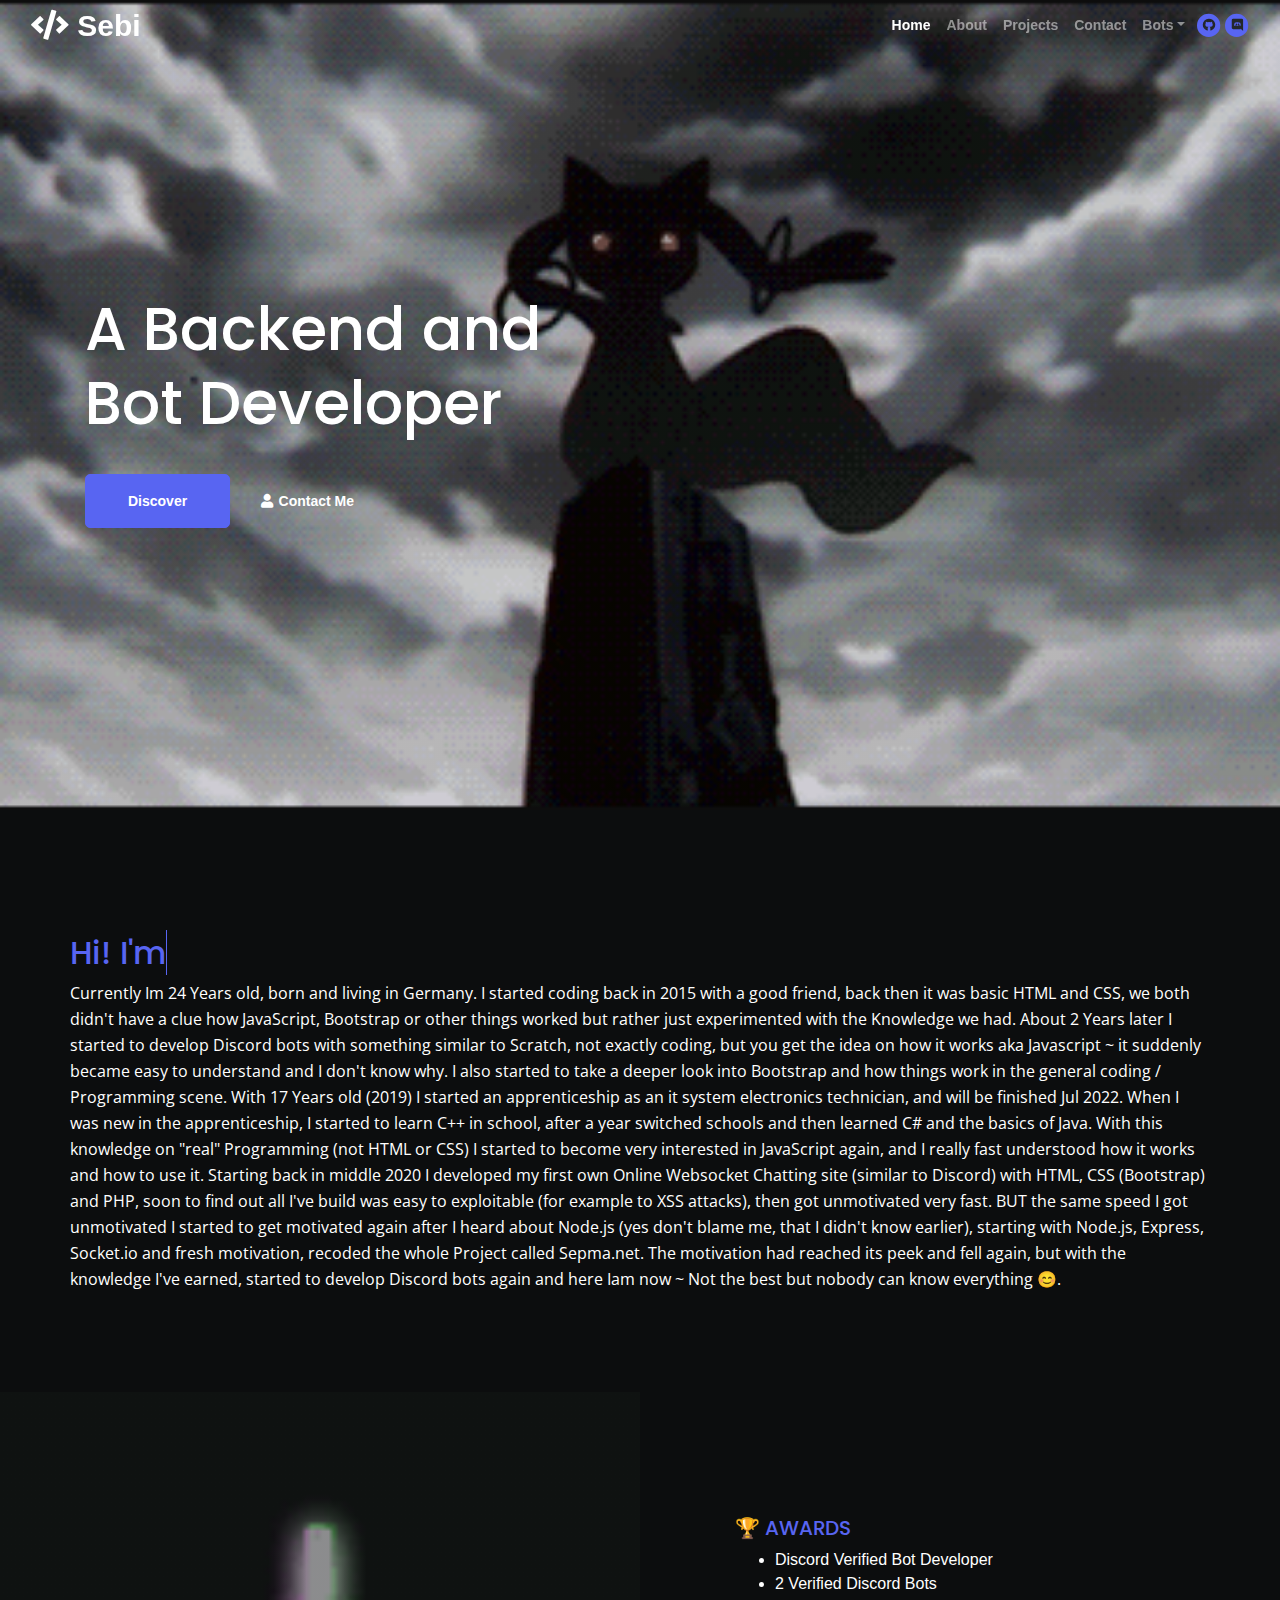
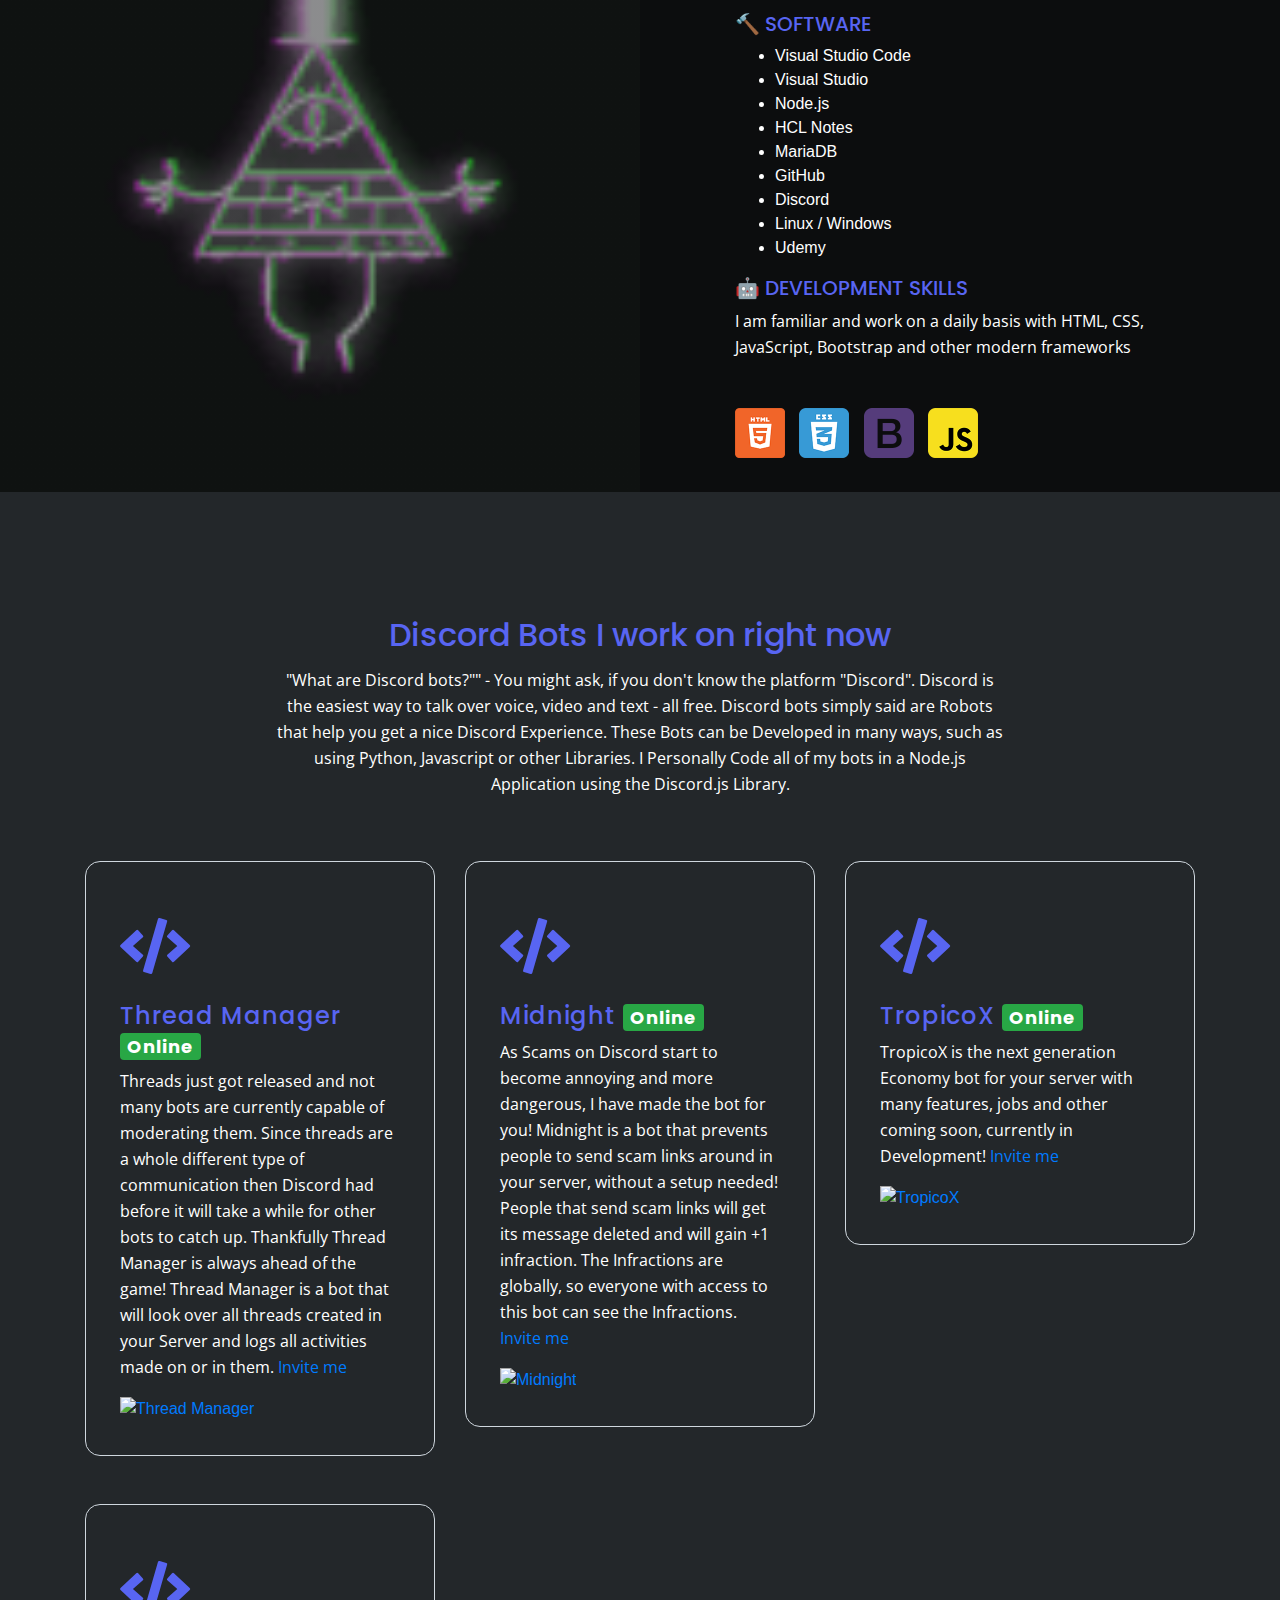
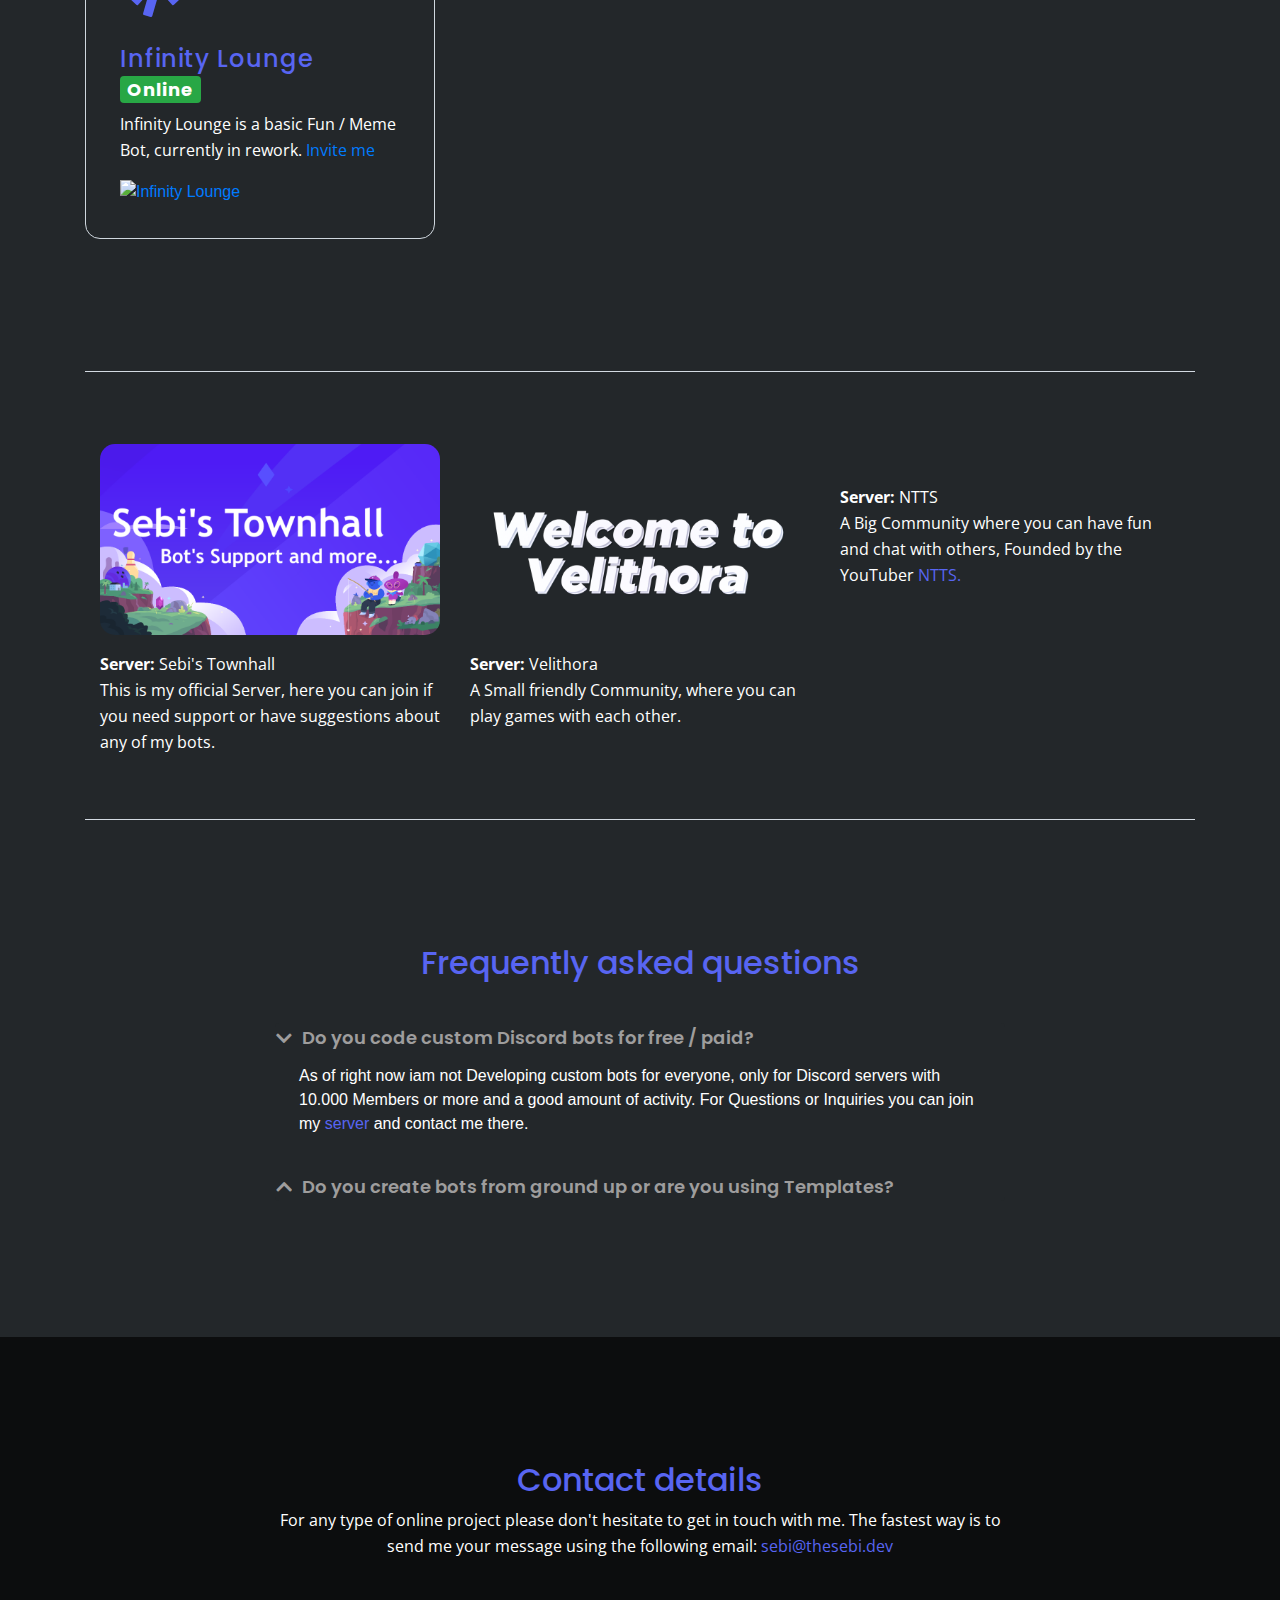
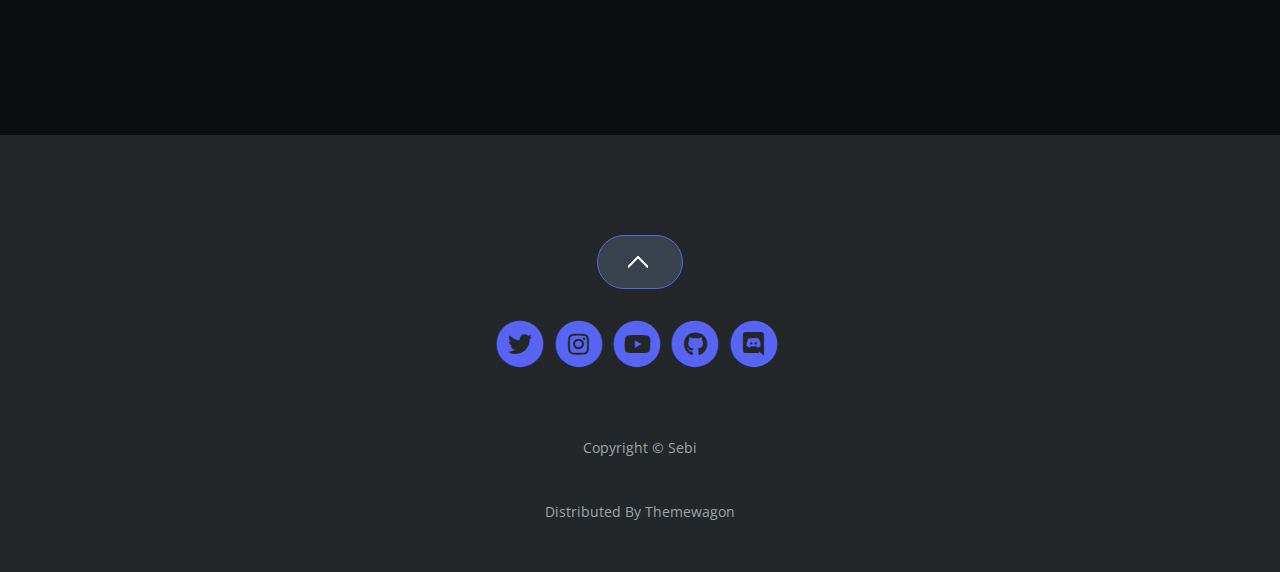
==== commit 94063be2: "Update index.html" ====
--- a/index.html
+++ b/index.html
@@ -121,7 +121,7 @@
         <div class="container">
             <div class="row">
                 <h2 aria-label="Hi! I'm a developer">Hi! I'm <span class="typewriter"></span></h2>
-                <p>Currently Im <a id="age"></a> Years old, born and living in Germany. I started coding back in 2015 with a good friend, back then it was basic HTML and CSS, we both didn't have a clue how JavaScript, Bootstrap or other things worked but rather just experimented with the Knowledge we had. About 2 Years later I started to develop Discord bots with something similar to Scratch, not exactly coding, but you get the idea on how it works aka Javascript ~ it suddenly became easy to understand and I don't know why. I also started to take a deeper look into Bootstrap and how things work in the general coding / Programming scene. With 17 Years old (2019) I started an apprenticeship as an it system electronics technician, and will be finished Jul 2022. When I was new in the apprenticeship, I started to learn C++ in school, after a year switched schools and then learned C# and the basics of Java. With this knowledge on "real" Programming (not HTML or CSS) I started to become very interested in JavaScript again, and I really fast understood how it works and how to use it. Starting back in middle 2020 I developed my first own Online Websocket Chatting site (similar to Discord) with HTML, CSS (Bootstrap) and PHP, soon to find out all I've build was easy to exploitable (for example to XSS attacks), then got unmotivated very fast. BUT the same speed I got unmotivated I started to get motivated again after I heard about Node.js (yes don't blame me, that I didn't know earlier), starting with Node.js, Express, Socket.io and fresh Motivation, recoded the whole Project called Sepma.net. The motivation had reached its peek and fell again, but with the knowledge I've earned, started to develop Discord bots again and here Iam now ~ Not the best but nobody can know everything 😊.</p>
+                <p>Currently Im <a id="age"></a> Years old, born and living in Germany. I started coding back in 2015 with a good friend, back then it was basic HTML and CSS, we both didn't have a clue how JavaScript, Bootstrap or other things worked but rather just experimented with the Knowledge we had. About 2 Years later I started to develop Discord bots with something similar to Scratch, not exactly coding, but you get the idea on how it works aka Javascript ~ it suddenly became easy to understand and I don't know why. I also started to take a deeper look into Bootstrap and how things work in the general coding / Programming scene. With 17 Years old (2019) I started an apprenticeship as an it system electronics technician, and will be finished Jul 2022. When I was new in the apprenticeship, I started to learn C++ in school, after a year switched schools and then learned C# and the basics of Java. With this knowledge on "real" Programming (not HTML or CSS) I started to become very interested in JavaScript again, and I really fast understood how it works and how to use it. Starting back in middle 2020 I developed my first own Online Websocket Chatting site (similar to Discord) with HTML, CSS (Bootstrap) and PHP, soon to find out all I've build was easy to exploitable (for example to XSS attacks), then got unmotivated very fast. BUT the same speed I got unmotivated I started to get motivated again after I heard about Node.js (yes don't blame me, that I didn't know earlier), starting with Node.js, Express, Socket.io and fresh motivation, recoded the whole Project called Sepma.net. The motivation had reached its peek and fell again, but with the knowledge I've earned, started to develop Discord bots again and here Iam now ~ Not the best but nobody can know everything 😊.</p>
             </div> <!-- end of row -->
         </div> <!-- end of container -->
     </div> <!-- end of basic-1 -->
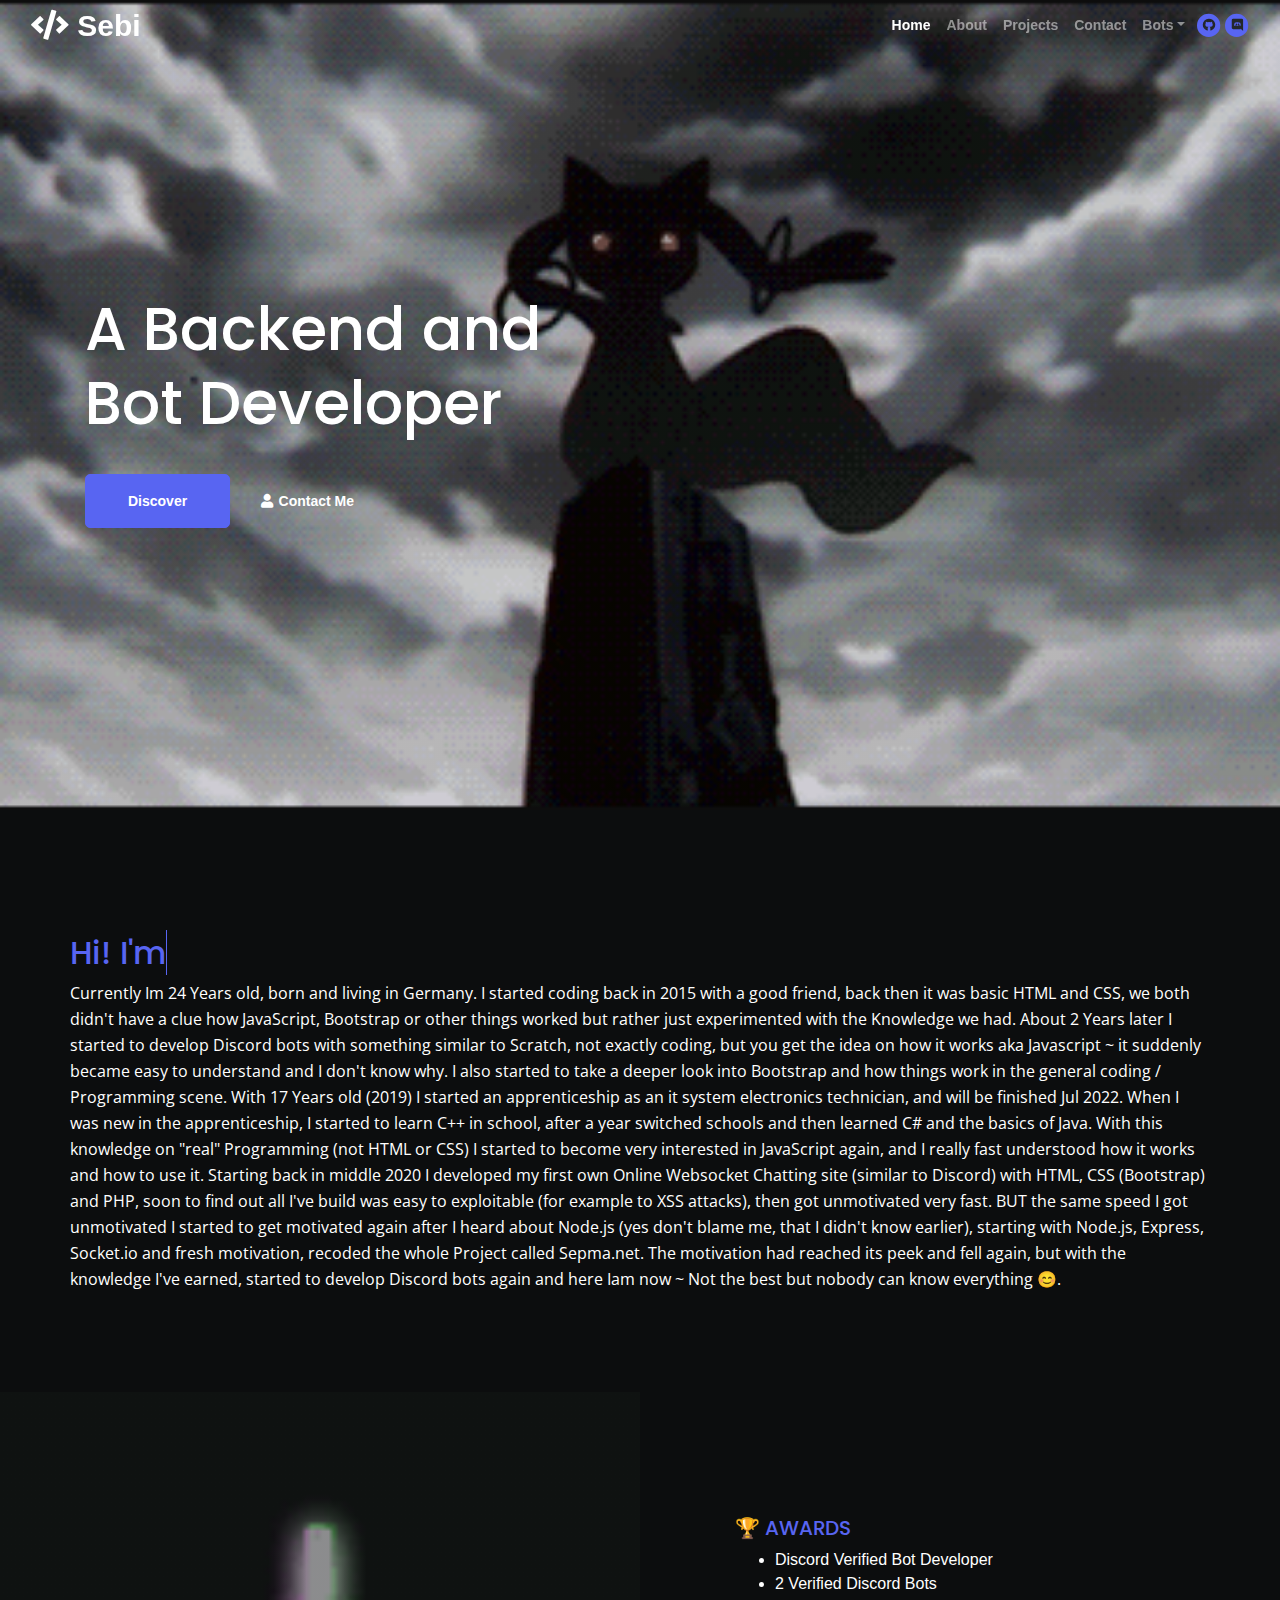
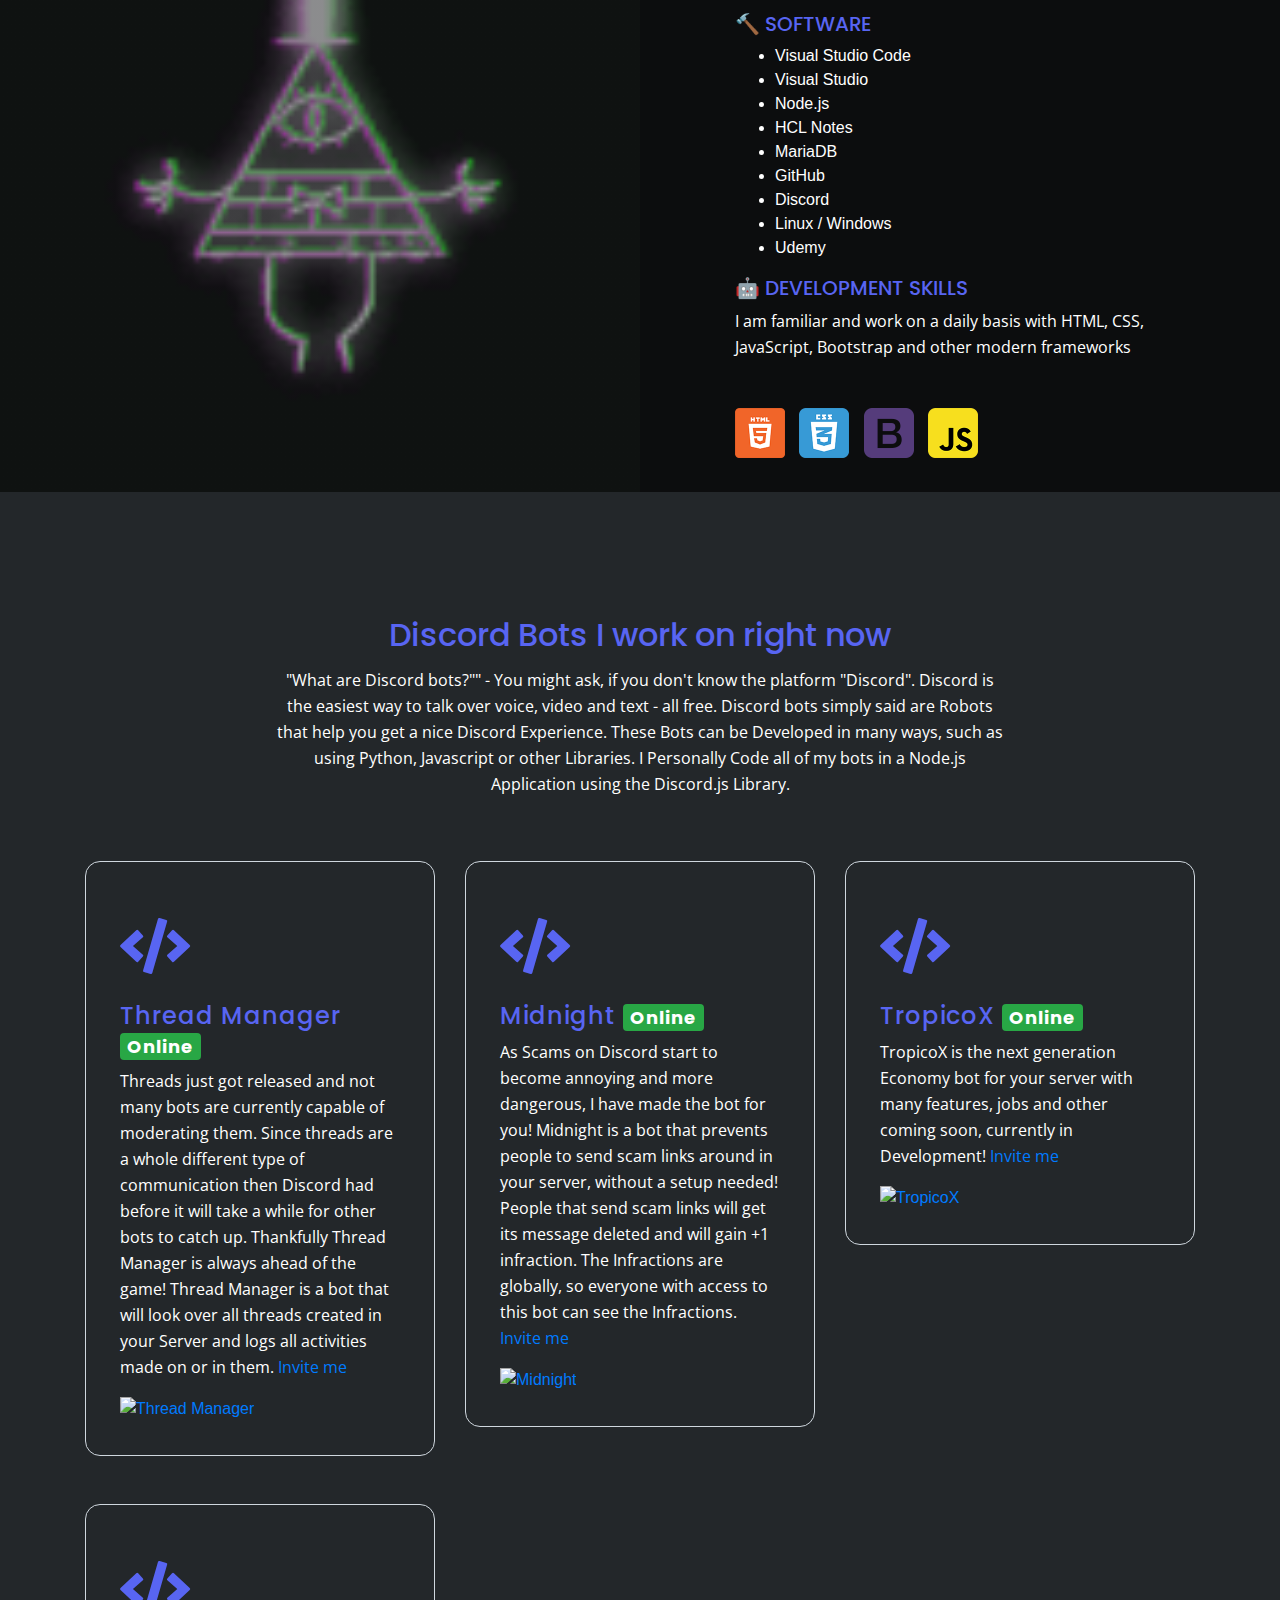
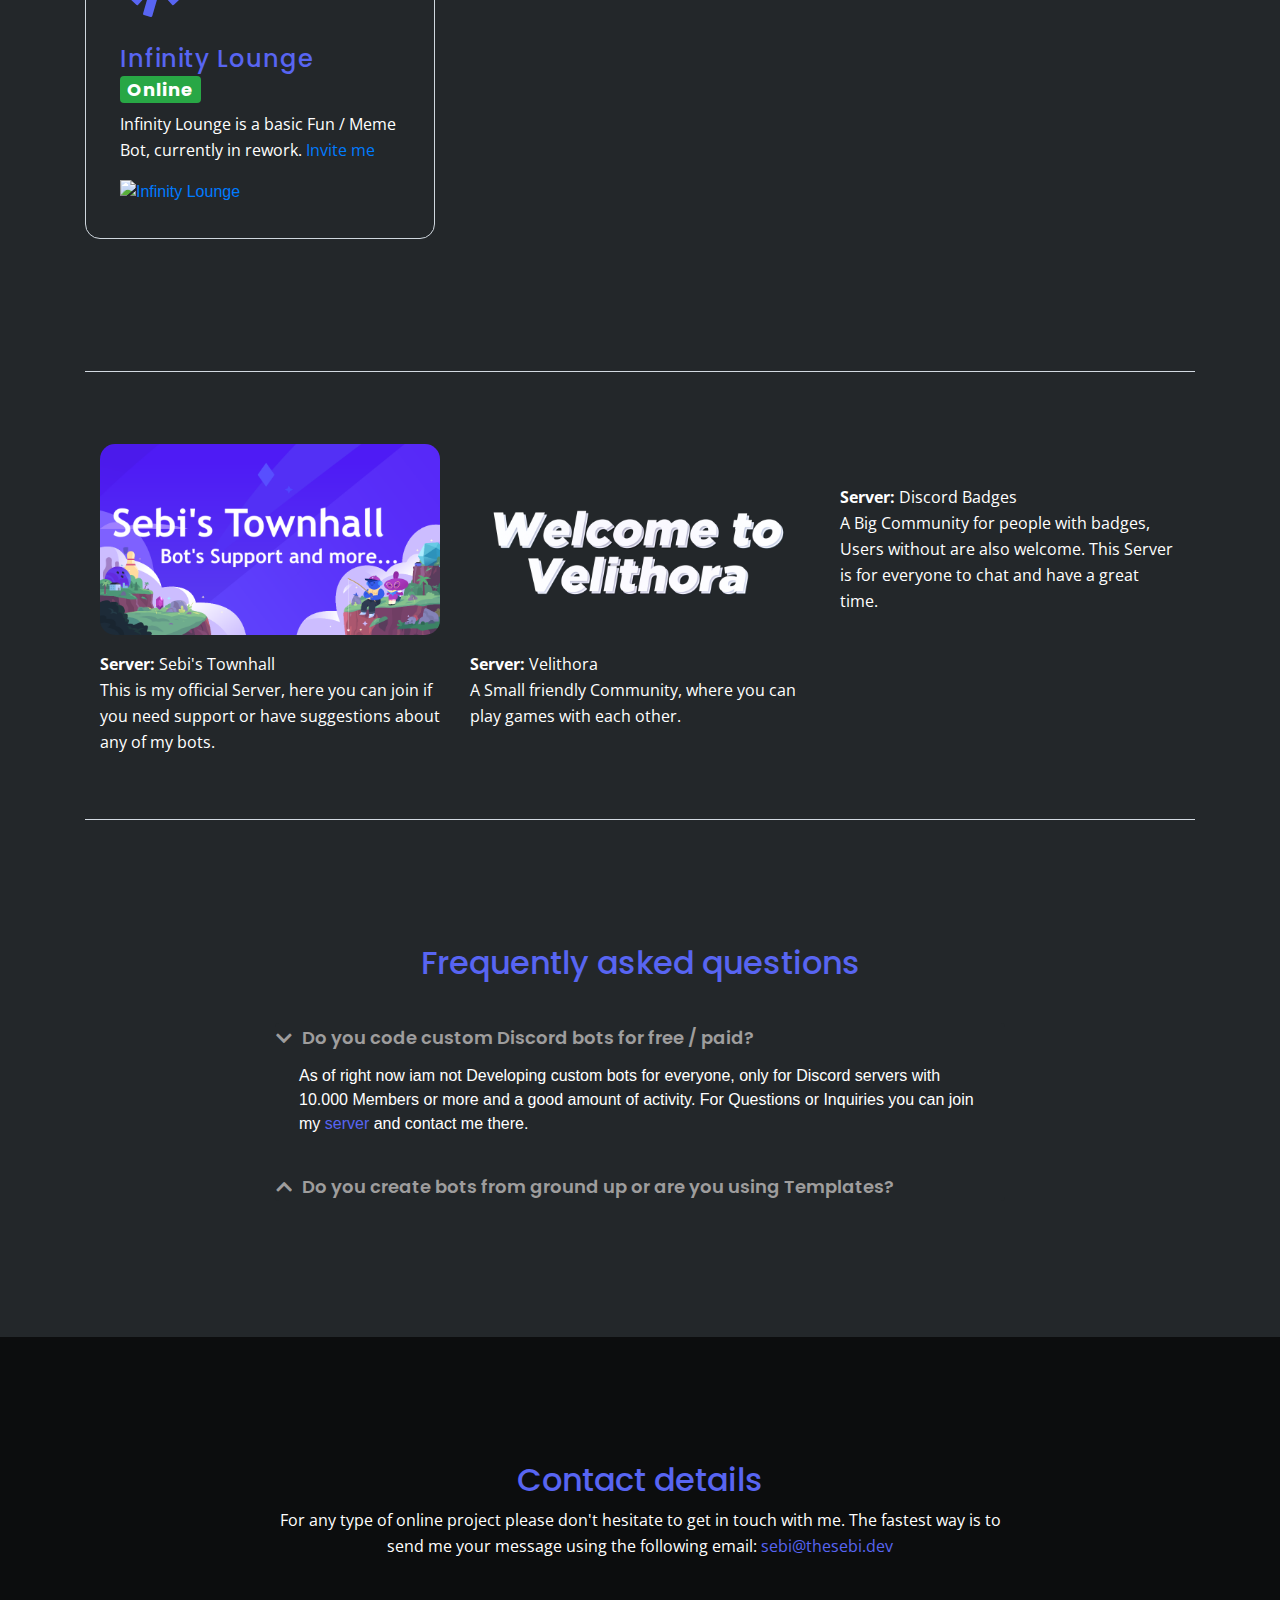
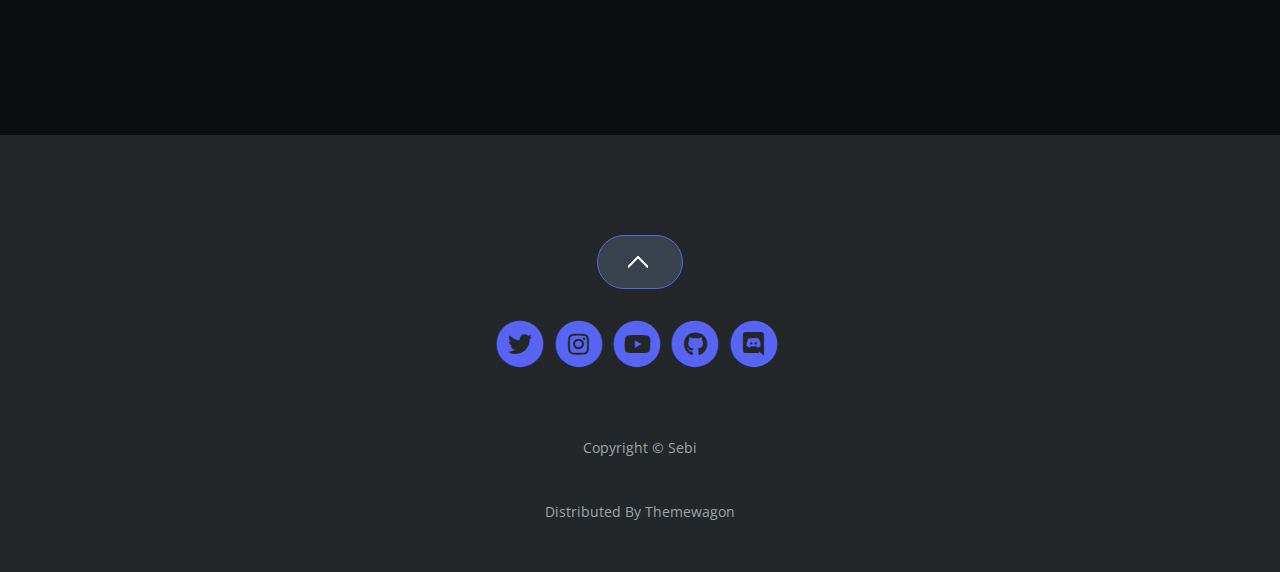
==== commit 5af74629: "Update index.html" ====
--- a/index.html
+++ b/index.html
@@ -261,11 +261,11 @@
                 <div class="col-lg-4">
                     <div class="text-container">
                         <div class="image-container">
-                            <a href="https://discord.gg/ntts">
-                                <img class="img-fluid" src="https://cdn.discordapp.com/banners/820745488231301210/7d52c7441c29553486df86ffdf96e398.jpg?size=512" alt="">
-                            </a>
-                        </div>
-                        <p><b>Server:</b> NTTS <br> A Big Community where you can have fun and chat with others, Founded by the YouTuber <a class="blue no-line" href="https://www.youtube.com/channel/UCxaaULLk6UCnRl5VKRc7G0A">NTTS.</a></p>
+                            <a href="https://discord.gg/badges">
+                                <img class="img-fluid" src="https://cdn.discordapp.com/banners/899431224618127380/3906c8453d4fd0416cd0e6660a46d8f2.jpg?size=512" alt="">
+                            </a>
+                        </div>
+                        <p><b>Server:</b> Discord Badges <br> A Big Community for people with badges, Users without are also welcome. This Server is for everyone to chat and have a great time.</a></p>
                     </div>
                 </div>
             </div>
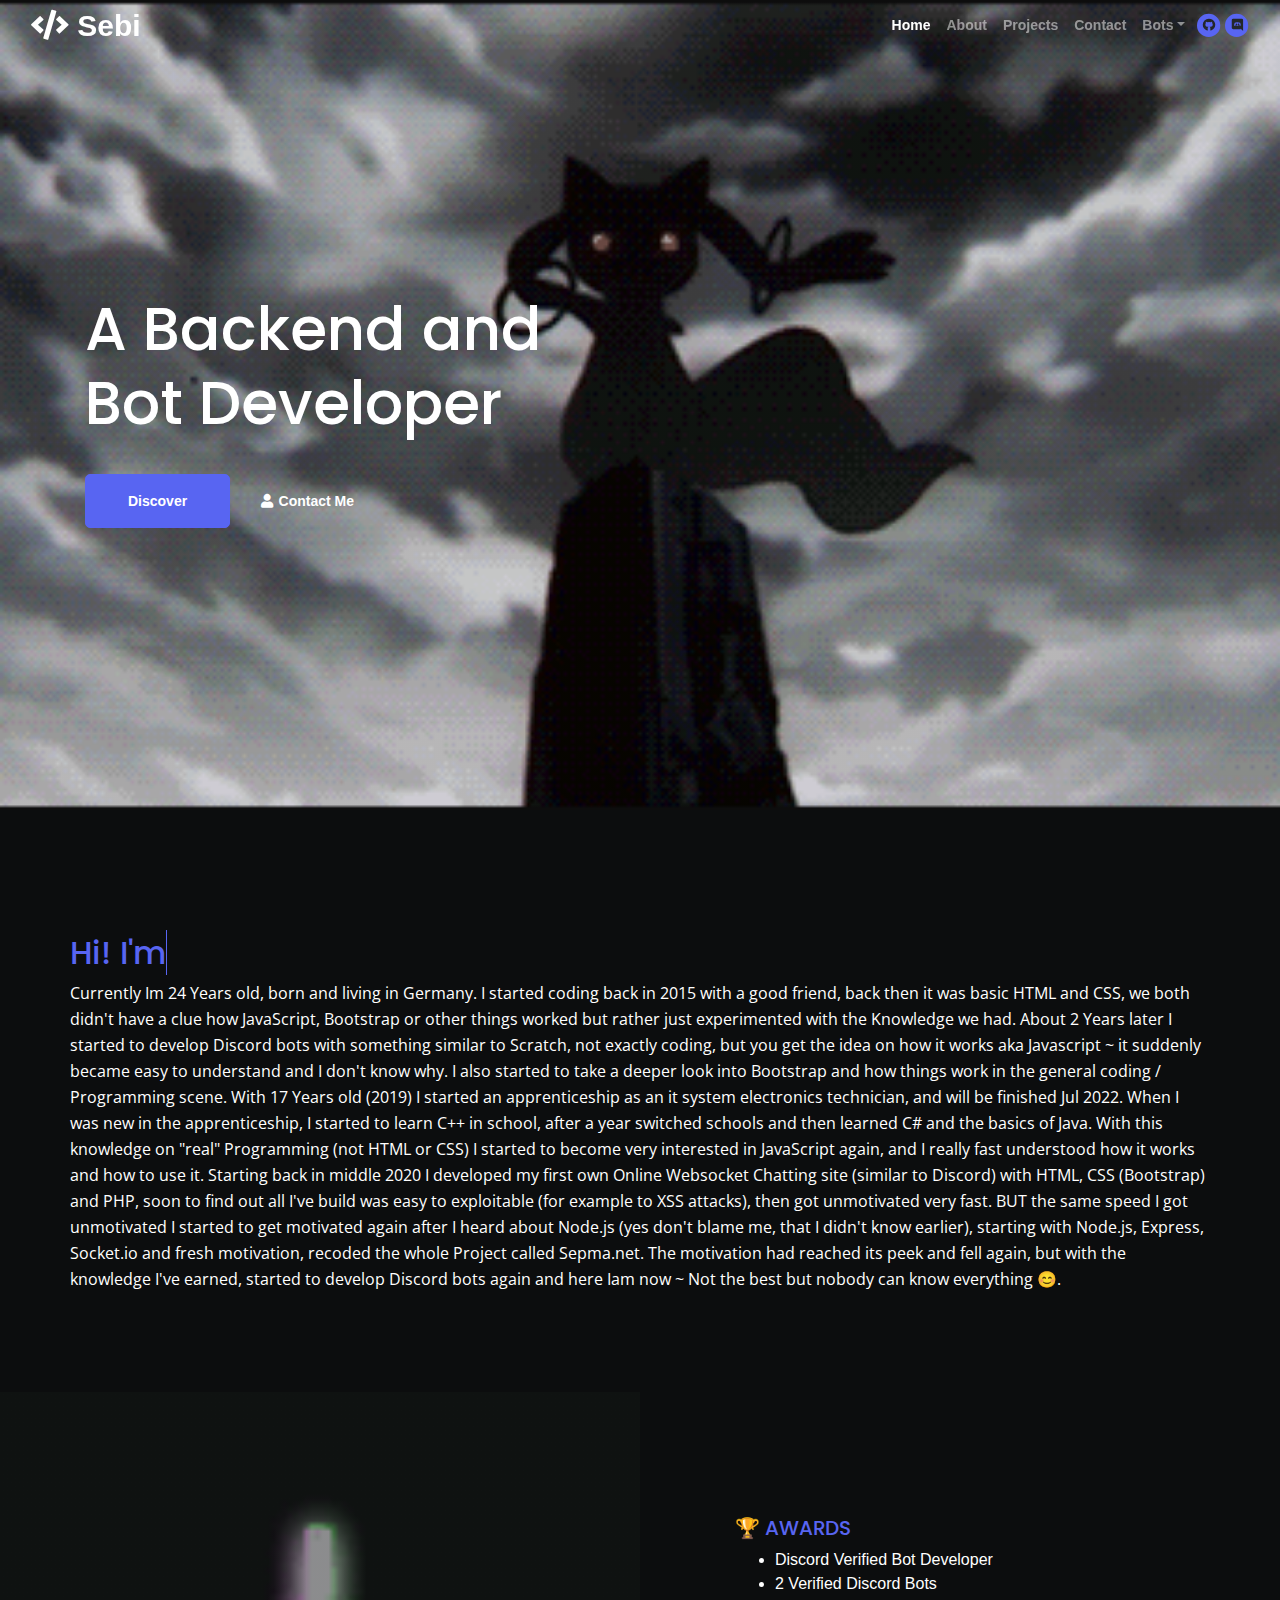
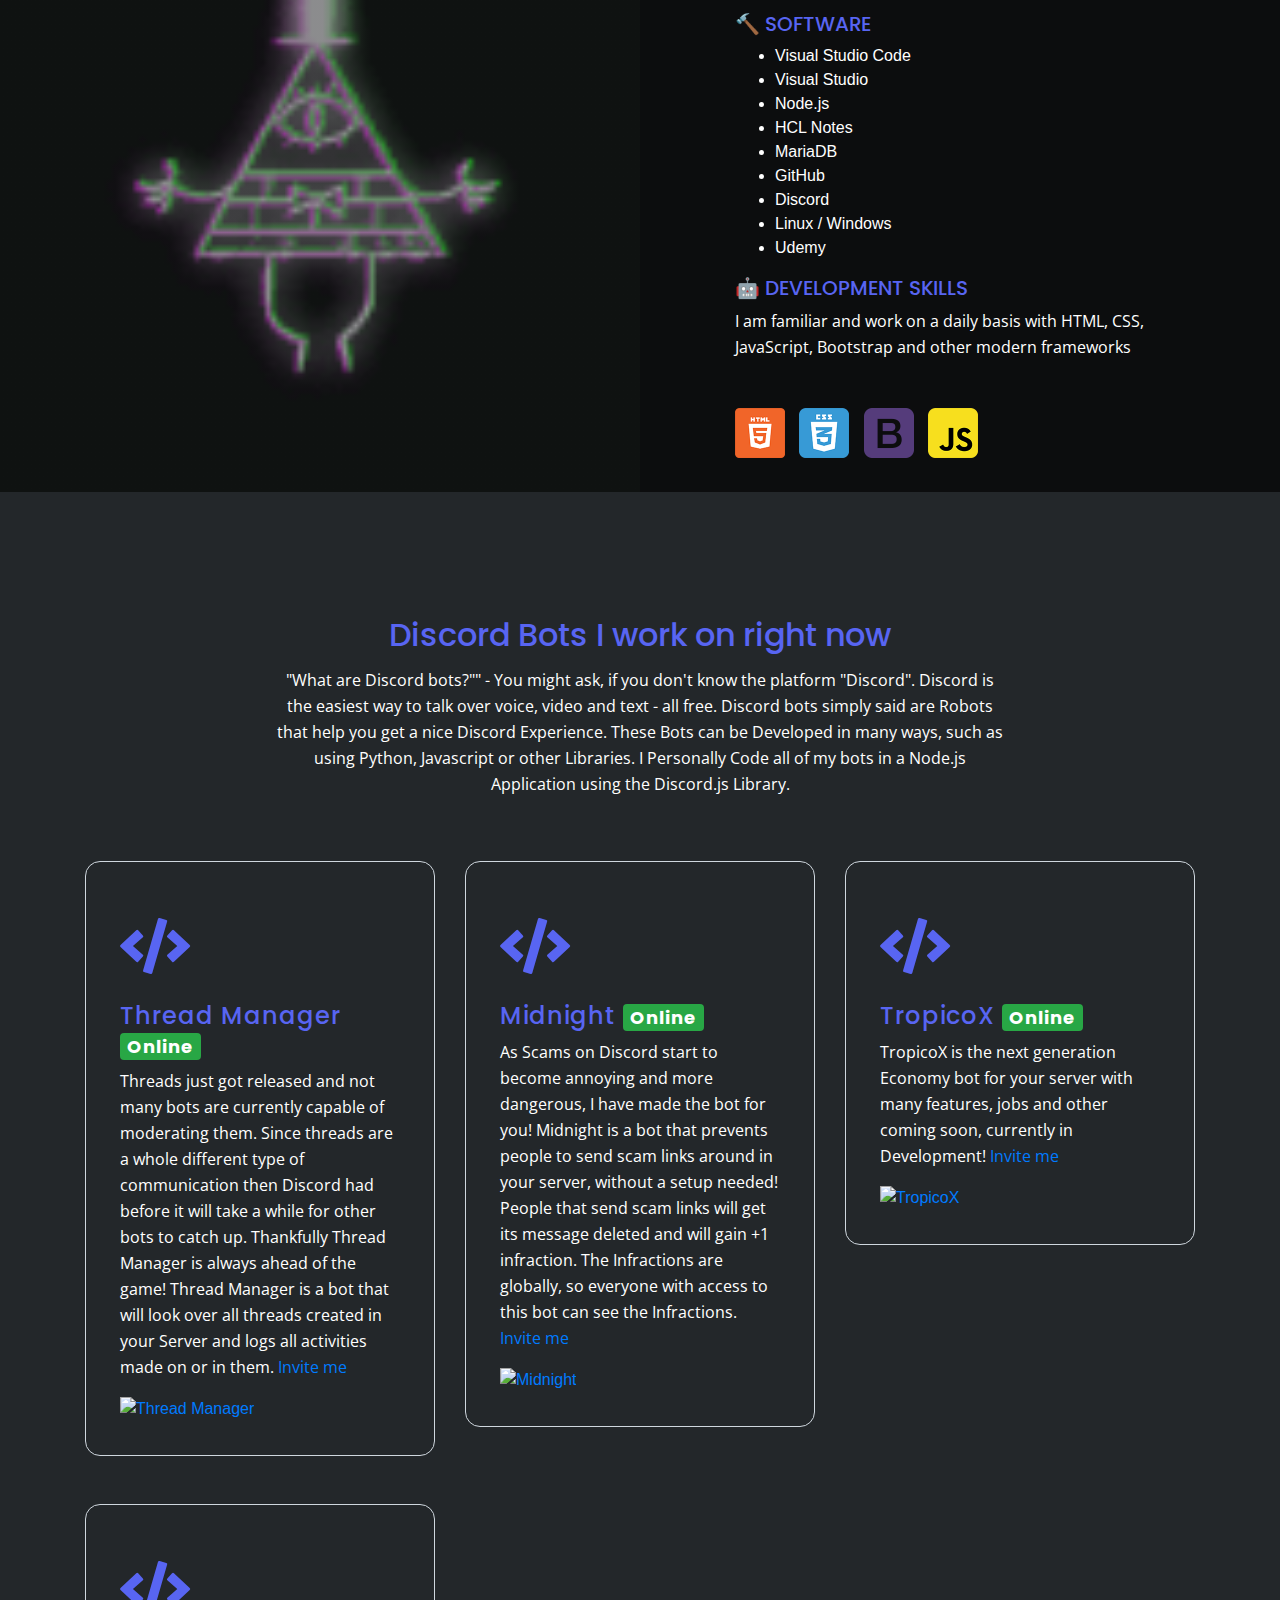
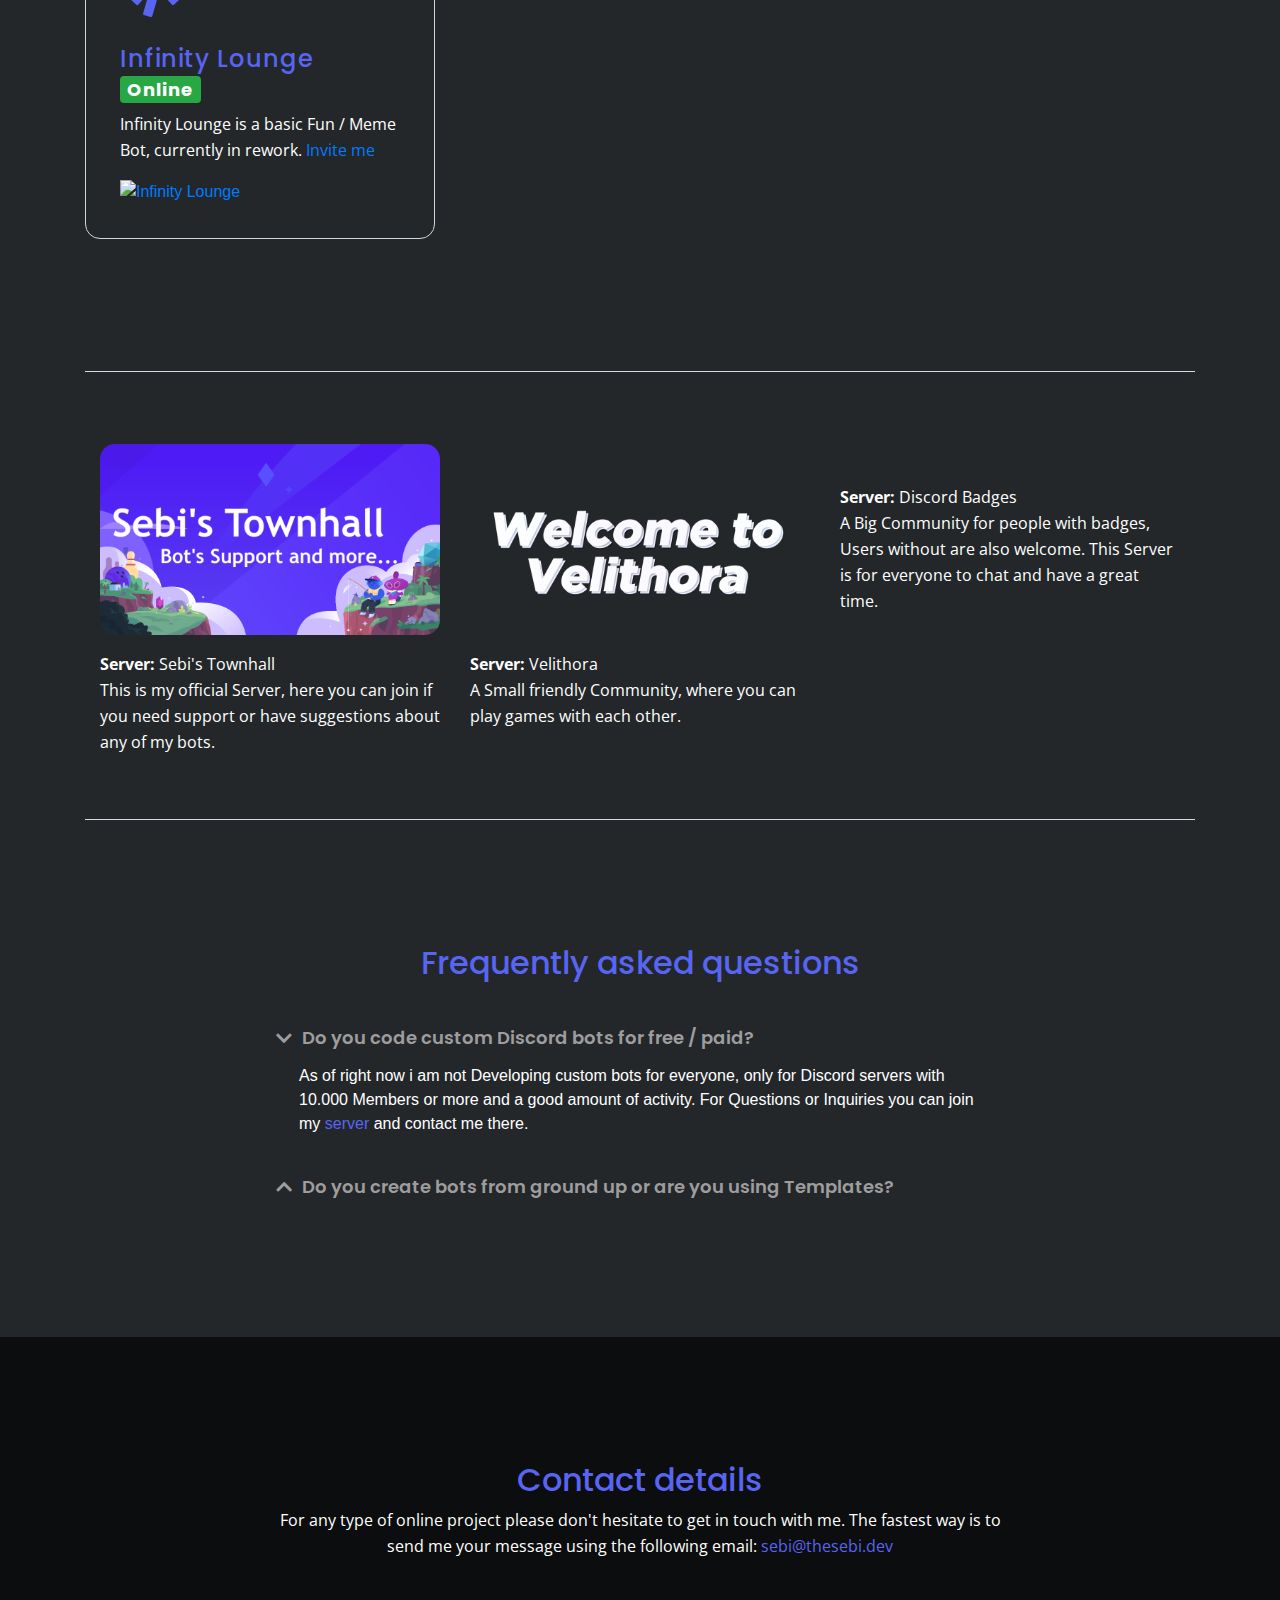
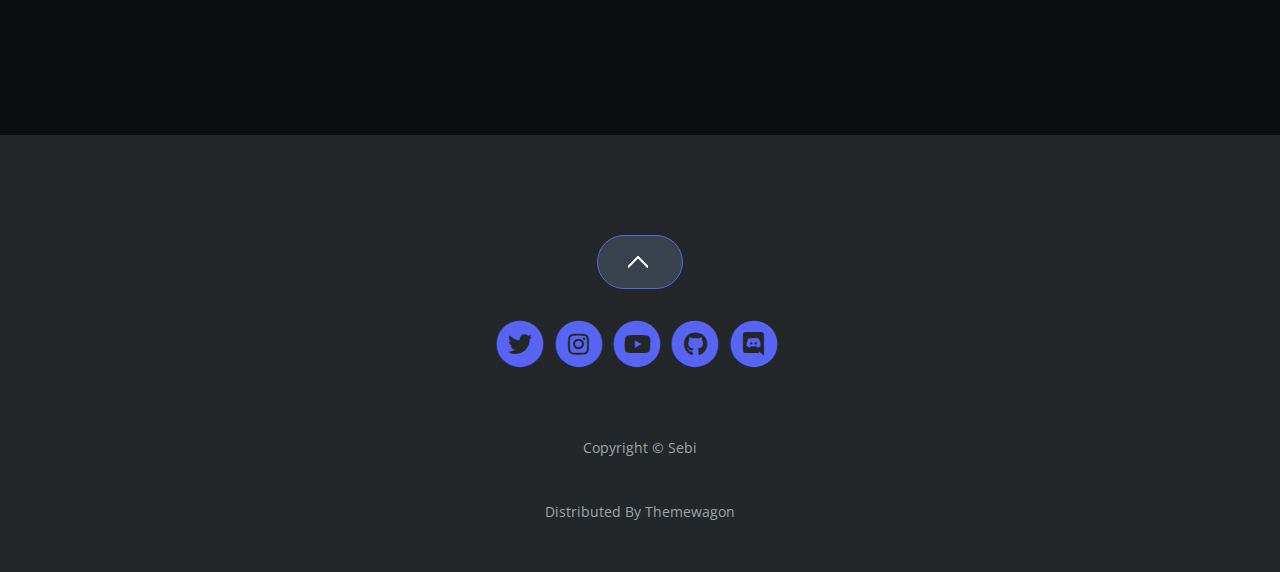
==== commit 7b7a3afe: "Update index.html" ====
--- a/index.html
+++ b/index.html
@@ -338,7 +338,7 @@
                             </div>
                             <div id="collapseOne" class="collapse show" aria-labelledby="headingOne" data-parent="#accordionExample">
                                 <div class="card-body">
-                                    As of right now iam not Developing custom bots for everyone, only for Discord servers with 10.000 Members or more and a good amount of activity. For Questions or Inquiries you can join my <a class="blue no-line" href="https://discord.gg/JQC7NfEXcv">server</a> and contact me there.
+                                    As of right now i am not Developing custom bots for everyone, only for Discord servers with 10.000 Members or more and a good amount of activity. For Questions or Inquiries you can join my <a class="blue no-line" href="https://discord.gg/JQC7NfEXcv">server</a> and contact me there.
                                 </div>
                             </div>
                         </div>
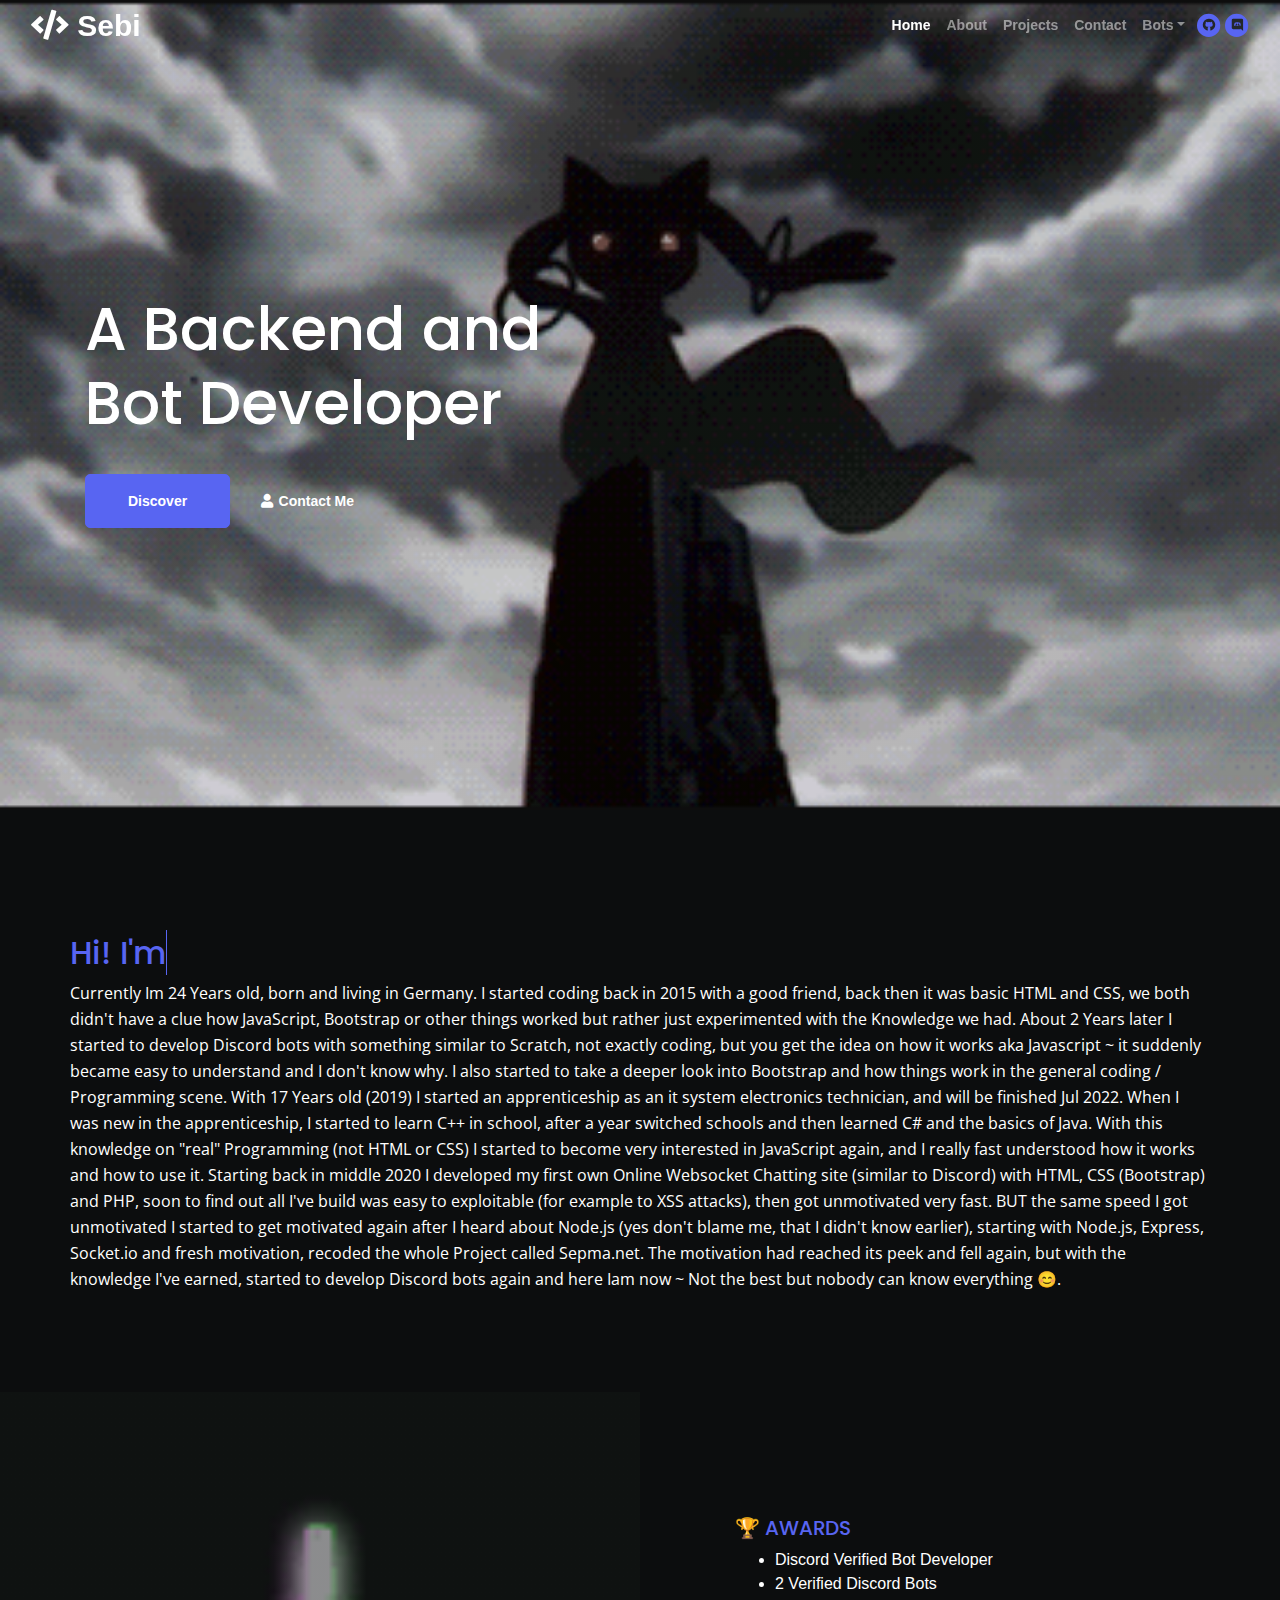
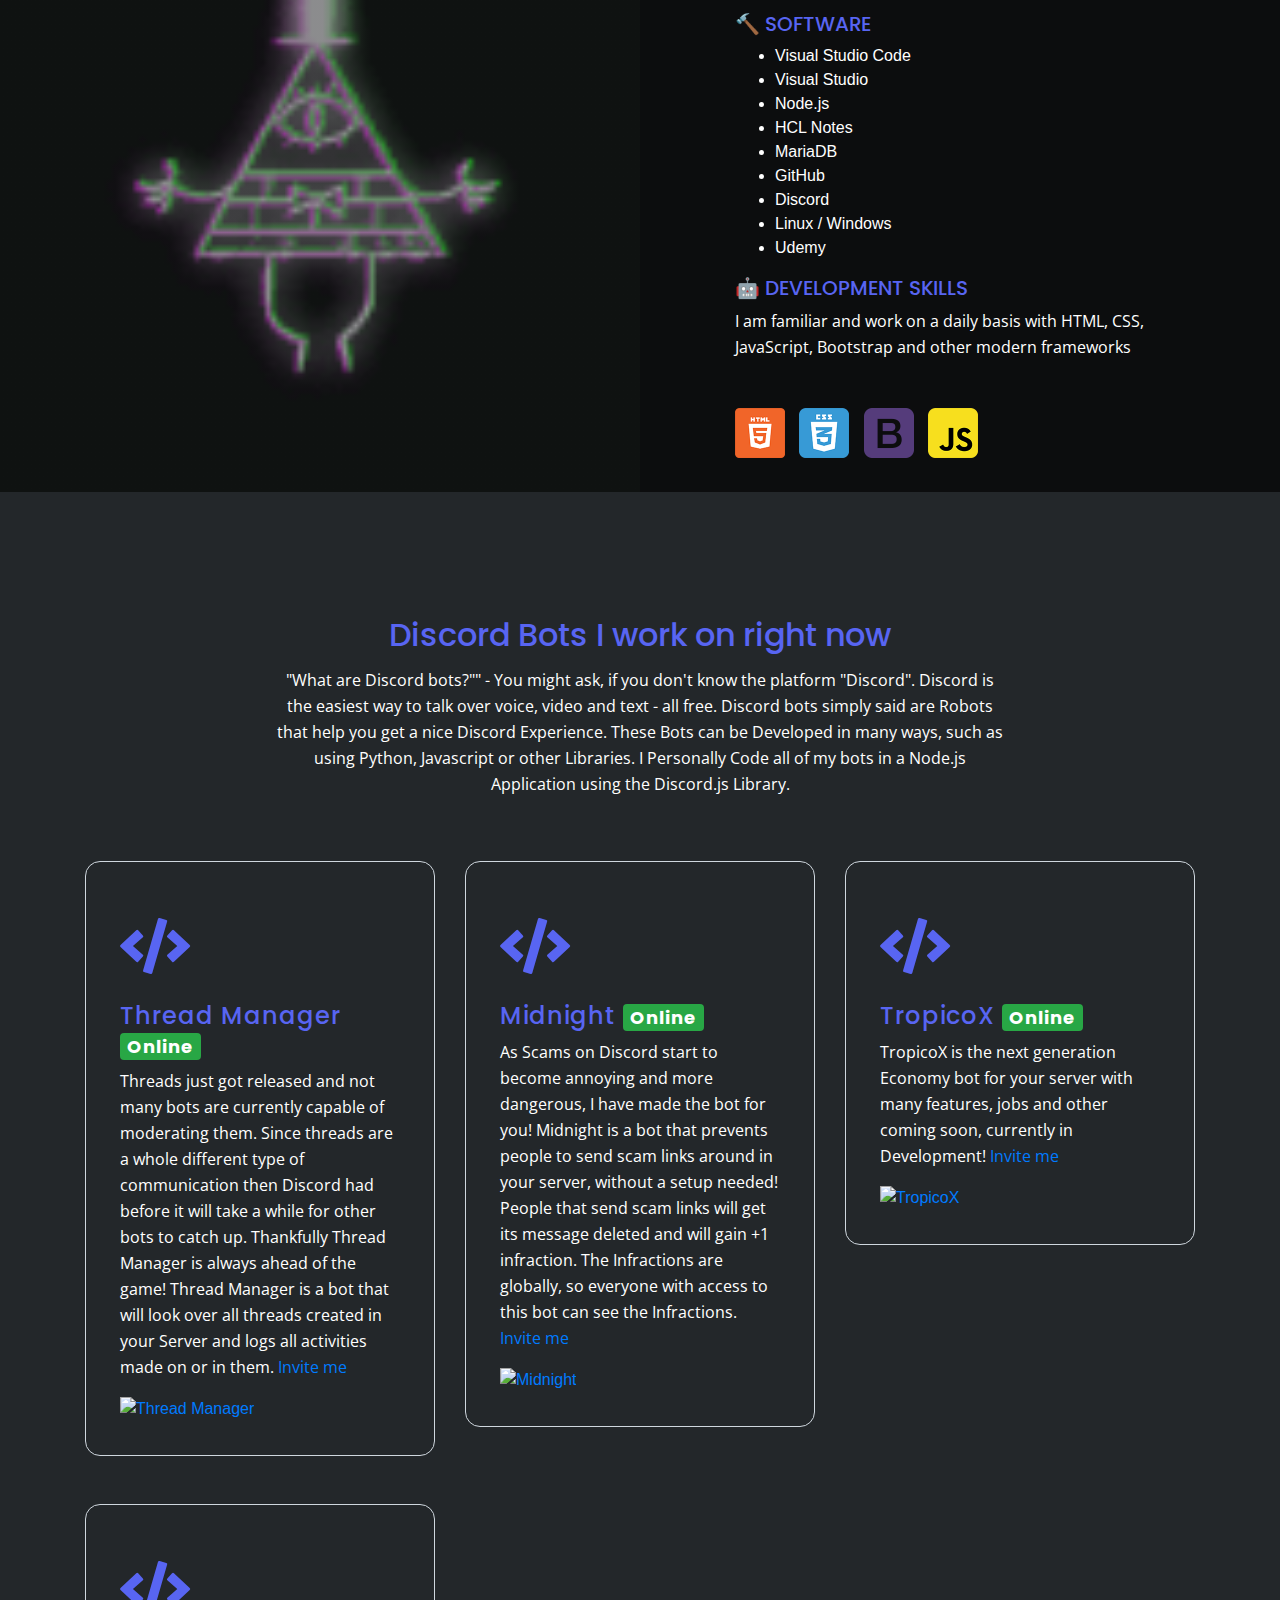
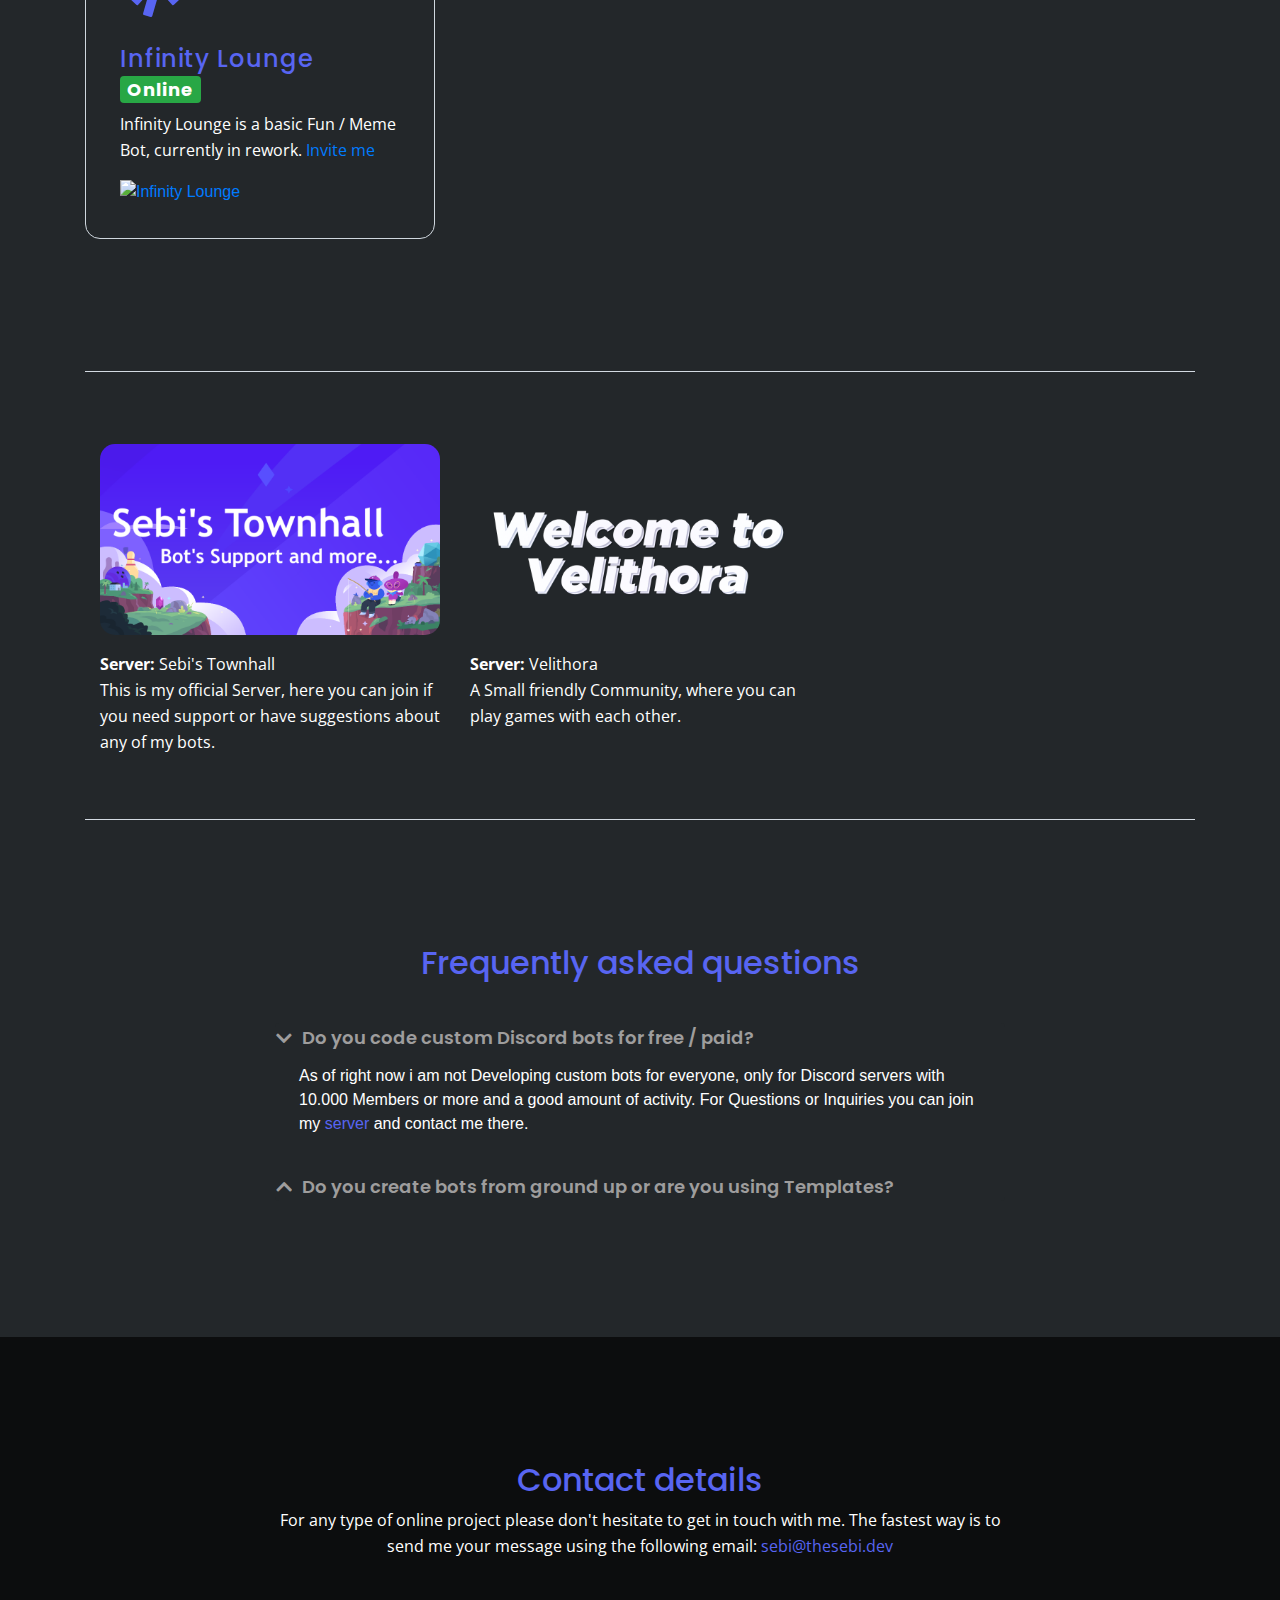
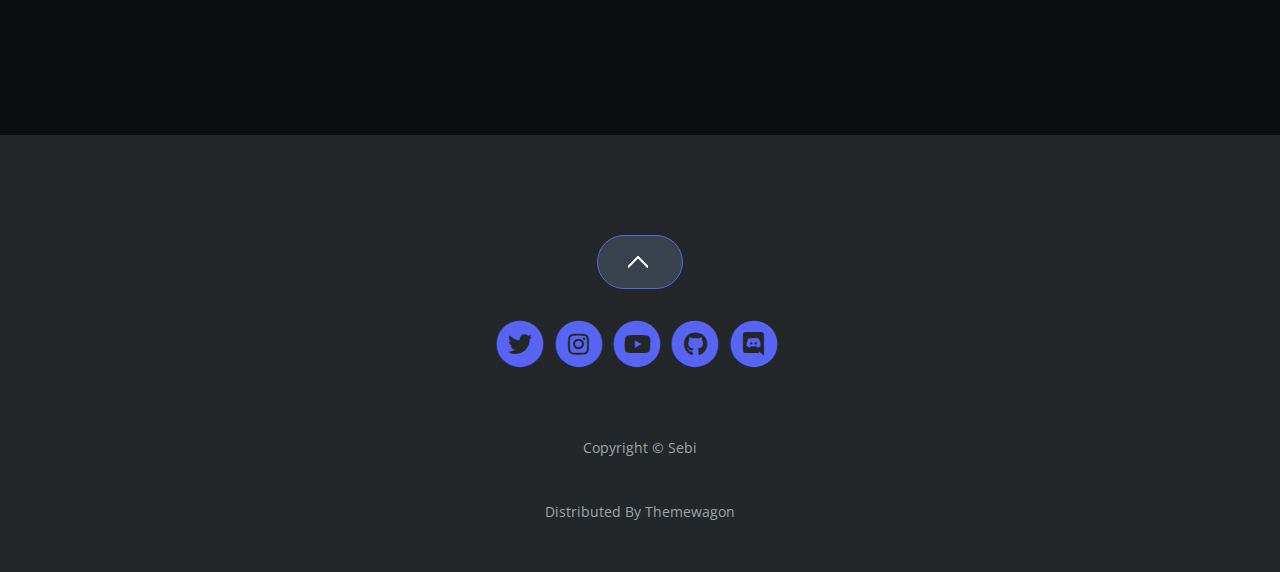
==== commit 2c3a3d50: "remoed badges server" ====
--- a/index.html
+++ b/index.html
@@ -258,6 +258,7 @@
                         <p><b>Server:</b> Velithora <br> A Small friendly Community, where you can play games with each other.</p>
                     </div>
                 </div>
+			    <!--
                 <div class="col-lg-4">
                     <div class="text-container">
                         <div class="image-container">
@@ -268,6 +269,7 @@
                         <p><b>Server:</b> Discord Badges <br> A Big Community for people with badges, Users without are also welcome. This Server is for everyone to chat and have a great time.</a></p>
                     </div>
                 </div>
+			-->
             </div>
         </div>
     </div> 
